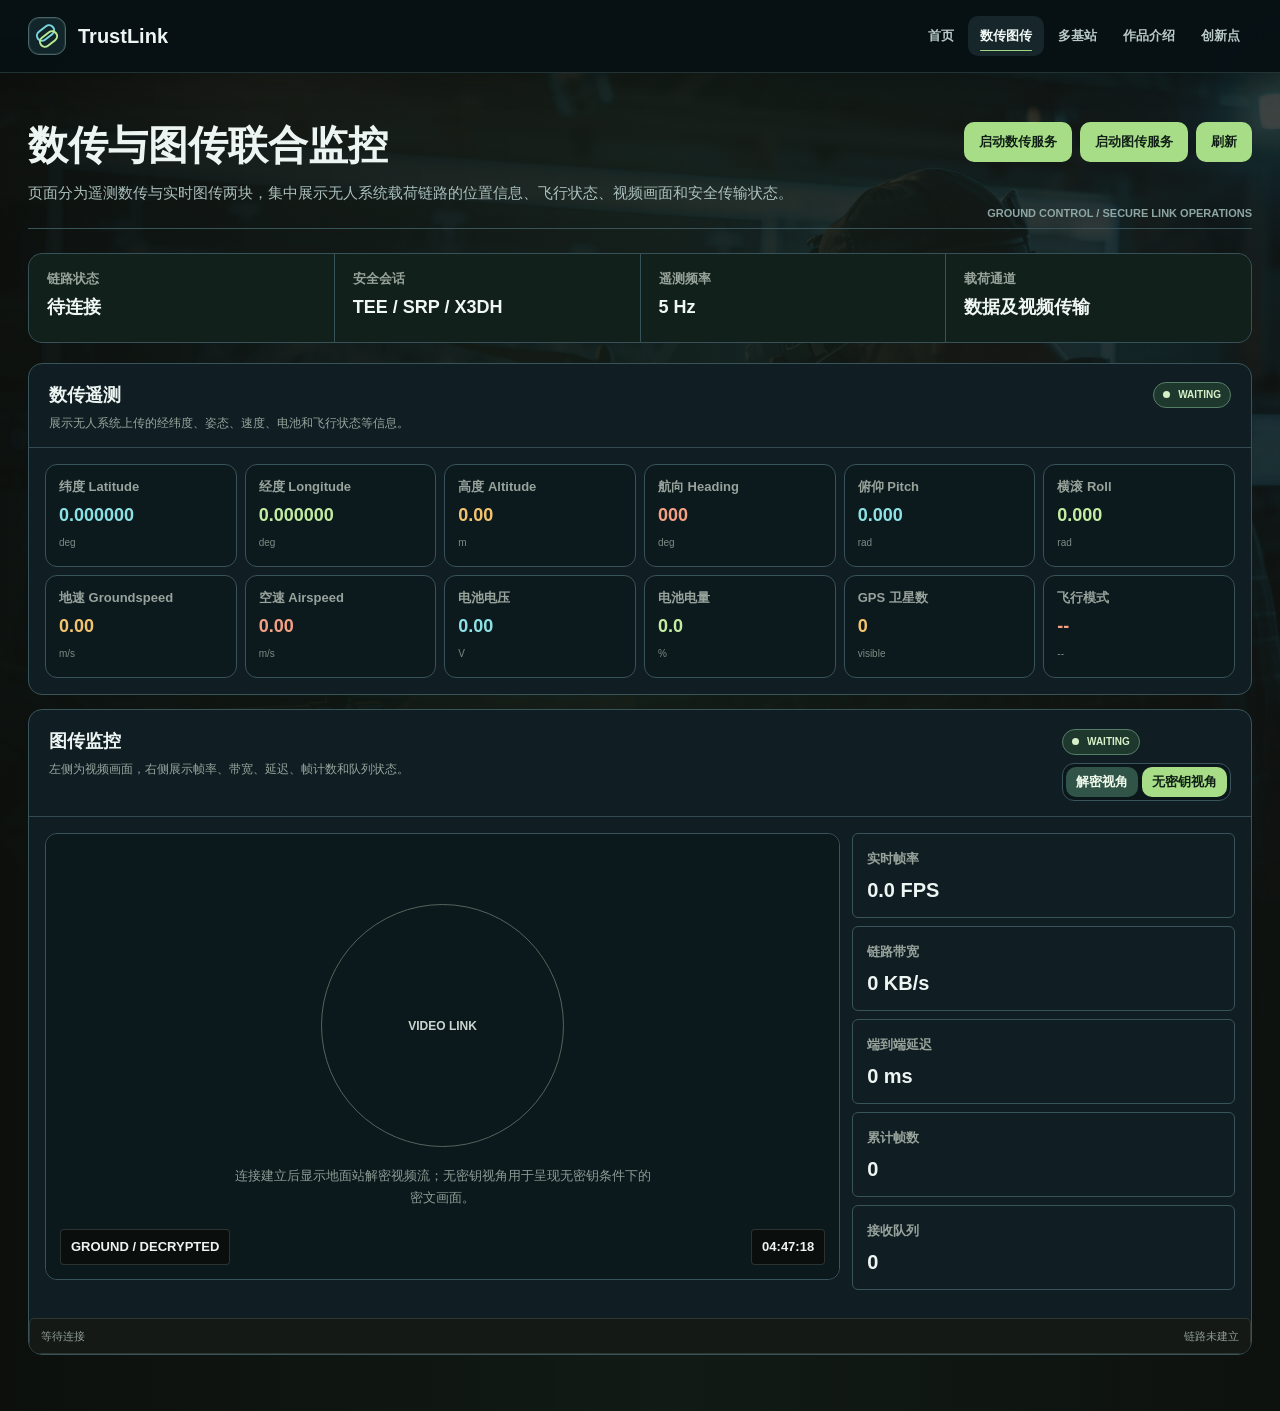
==== pages/data-video.html @ 66b293ee "UPLOAD front" ====
<!DOCTYPE html>
<html lang="zh-CN">
  <head>
    <meta charset="UTF-8" />
    <meta name="viewport" content="width=device-width, initial-scale=1.0" />
    <title>数传图传 | TrustLink</title>
    <meta name="description" content="TrustLink 数传与图传联合监控前端页面" />
    <style>
      :root {
        --bg: #06101e;
        --panel: rgba(8, 24, 43, 0.86);
        --panel-strong: rgba(5, 18, 34, 0.94);
        --line: rgba(145, 205, 255, 0.22);
        --text: #eef7ff;
        --muted: #a8bfd6;
        --cyan: #38d5ff;
        --green: #7ef7c2;
        --amber: #f7c35f;
        --red: #ff7272;
      }

      * {
        box-sizing: border-box;
      }

      body {
        margin: 0;
        color: var(--text);
        background:
          linear-gradient(90deg, rgba(4, 11, 24, 0.72), rgba(5, 21, 38, 0.56)),
          linear-gradient(180deg, rgba(7, 17, 31, 0.08) 0%, rgba(7, 17, 31, 0.5) 100%),
          url("../assets/images/UAV.jpg") center / cover fixed no-repeat,
          var(--bg);
        font-family: "Segoe UI", "Microsoft YaHei", Arial, sans-serif;
      }

      a {
        color: inherit;
        text-decoration: none;
      }

      .nav {
        position: fixed;
        z-index: 20;
        inset: 0 0 auto;
        border-bottom: 1px solid rgba(255, 255, 255, 0.08);
        background: rgba(5, 14, 27, 0.82);
        backdrop-filter: blur(18px);
      }

      .nav-inner {
        width: min(1240px, calc(100% - 40px));
        min-height: 72px;
        margin: 0 auto;
        display: flex;
        align-items: center;
        justify-content: space-between;
        gap: 24px;
      }

      .brand {
        display: flex;
        align-items: center;
        gap: 12px;
        font-size: 22px;
        font-weight: 850;
      }

      .brand-mark {
        width: 34px;
        height: 34px;
        border-radius: 8px;
        border: 1px solid rgba(56, 213, 255, 0.5);
        background: linear-gradient(135deg, rgba(56, 213, 255, 0.22), rgba(126, 247, 194, 0.14));
      }

      .nav-links {
        display: flex;
        align-items: center;
        justify-content: flex-end;
        gap: 8px;
        flex-wrap: wrap;
      }

      .nav-links a,
      .nav-dropdown summary {
        padding: 9px 12px;
        border-radius: 8px;
        color: rgba(238, 247, 255, 0.8);
        font-size: 14px;
      }

      .nav-links a:hover,
      .nav-links .active,
      .nav-dropdown summary:hover,
      .nav-dropdown[open] summary {
        color: #fff;
        background: rgba(255, 255, 255, 0.08);
      }

      .nav-dropdown {
        position: relative;
      }

      .nav-dropdown summary {
        display: block;
        cursor: pointer;
        list-style: none;
      }

      .nav-dropdown summary::-webkit-details-marker {
        display: none;
      }

      .nav-menu {
        position: absolute;
        z-index: 30;
        top: calc(100% + 10px);
        left: 0;
        min-width: 150px;
        padding: 8px;
        border: 1px solid var(--line);
        border-radius: 8px;
        background: rgba(5, 14, 27, 0.96);
        box-shadow: 0 18px 46px rgba(0, 0, 0, 0.32);
      }

      .nav-menu a {
        display: block;
        white-space: nowrap;
      }

      .page {
        width: min(1240px, calc(100% - 40px));
        margin: 0 auto;
        padding: 116px 0 64px;
      }

      .topbar {
        display: flex;
        align-items: flex-end;
        justify-content: space-between;
        gap: 28px;
        margin-bottom: 24px;
      }

      .eyebrow {
        display: inline-flex;
        align-items: center;
        gap: 10px;
        padding: 8px 13px;
        border: 1px solid var(--line);
        border-radius: 999px;
        background: rgba(255, 255, 255, 0.05);
        color: #dff4ff;
        font-size: 14px;
        font-weight: 850;
      }

      .eyebrow::before {
        content: "";
        width: 8px;
        height: 8px;
        border-radius: 50%;
        background: var(--amber);
        box-shadow: 0 0 18px rgba(247, 195, 95, 0.75);
      }

      h1 {
        margin: 18px 0 0;
        font-size: clamp(38px, 5vw, 62px);
        line-height: 1.05;
      }

      .lead {
        max-width: 760px;
        margin: 16px 0 0;
        color: var(--muted);
        font-size: 18px;
        line-height: 1.7;
      }

      .actions {
        display: flex;
        gap: 12px;
        flex-wrap: wrap;
        justify-content: flex-end;
        min-width: 420px;
      }

      button {
        border: 0;
        border-radius: 8px;
        min-height: 46px;
        padding: 12px 20px;
        color: #041220;
        background: linear-gradient(135deg, var(--cyan), var(--green));
        font-weight: 900;
        font-size: 15px;
        white-space: nowrap;
        cursor: pointer;
        box-shadow: 0 16px 42px rgba(56, 213, 255, 0.18);
      }

      button.secondary {
        color: var(--text);
        border: 1px solid var(--line);
        background: rgba(255, 255, 255, 0.06);
        box-shadow: none;
      }

      button:disabled {
        cursor: wait;
        opacity: 0.62;
      }

      .status-strip {
        display: grid;
        grid-template-columns: repeat(4, 1fr);
        gap: 14px;
        margin: 22px 0 26px;
      }

      .status-item,
      .panel,
      .metric,
      .video-shell {
        border: 1px solid var(--line);
        border-radius: 8px;
        background: var(--panel);
        box-shadow: 0 22px 70px rgba(0, 0, 0, 0.24);
      }

      .status-item {
        padding: 16px 18px;
      }

      .status-label {
        color: var(--muted);
        font-size: 13px;
      }

      .status-value {
        margin-top: 8px;
        font-size: 22px;
        font-weight: 900;
      }

      .online {
        color: var(--green);
      }

      .offline {
        color: var(--amber);
      }

      .main-grid {
        display: grid;
        grid-template-columns: 1fr;
        gap: 18px;
        align-items: start;
      }

      .panel {
        padding: 22px;
      }

      .panel-head {
        display: flex;
        align-items: flex-start;
        justify-content: space-between;
        gap: 20px;
        margin-bottom: 18px;
      }

      .panel-title {
        margin: 0;
        font-size: 24px;
      }

      .panel-desc {
        margin: 8px 0 0;
        color: var(--muted);
        line-height: 1.6;
      }

      .pill {
        display: inline-flex;
        align-items: center;
        gap: 8px;
        padding: 7px 11px;
        border-radius: 999px;
        border: 1px solid rgba(126, 247, 194, 0.3);
        color: var(--green);
        background: rgba(126, 247, 194, 0.08);
        font-size: 13px;
        font-weight: 850;
        white-space: nowrap;
      }

      .pill::before {
        content: "";
        width: 7px;
        height: 7px;
        border-radius: 50%;
        background: currentColor;
      }

      .view-switch {
        display: flex;
        gap: 8px;
        flex-wrap: wrap;
        justify-content: flex-end;
        margin-top: 10px;
      }

      .view-switch button {
        padding: 8px 11px;
        color: rgba(238, 247, 255, 0.78);
        border: 1px solid var(--line);
        background: rgba(255, 255, 255, 0.06);
        box-shadow: none;
        font-size: 13px;
      }

      .view-switch button.active {
        color: #041220;
        border-color: transparent;
        background: linear-gradient(135deg, var(--cyan), var(--green));
      }

      .telemetry-grid {
        display: grid;
        grid-template-columns: repeat(4, 1fr);
        gap: 12px;
      }

      .metric {
        padding: 15px;
        background: rgba(3, 14, 28, 0.56);
      }

      .metric span {
        display: block;
        color: var(--muted);
        font-size: 13px;
      }

      .metric b {
        display: block;
        margin-top: 8px;
        color: #fff;
        font-size: 21px;
      }

      .metric small {
        color: var(--muted);
      }

      .video-grid {
        display: grid;
        grid-template-columns: minmax(0, 1.35fr) minmax(260px, 0.65fr);
        gap: 18px;
      }

      .video-shell {
        position: relative;
        overflow: hidden;
        min-height: 420px;
        background:
          linear-gradient(rgba(56, 213, 255, 0.08) 1px, transparent 1px),
          linear-gradient(90deg, rgba(56, 213, 255, 0.08) 1px, transparent 1px),
          #020914;
        background-size: 42px 42px;
      }

      .video-shell img {
        position: absolute;
        inset: 0;
        width: 100%;
        height: 100%;
        object-fit: cover;
        display: none;
      }

      .video-shell.connected img {
        display: block;
      }

      .video-shell.attacker img {
        display: none;
      }

      .video-shell.attacker.connected img {
        display: block;
      }

      .noise-view {
        position: absolute;
        inset: 0;
        display: none;
        overflow: hidden;
        background: #080a0c;
      }

      .noise-view::before,
      .noise-view::after {
        content: "";
        position: absolute;
        inset: 0;
        background:
          linear-gradient(rgba(255, 255, 255, 0.025) 1px, transparent 1px),
          linear-gradient(90deg, rgba(255, 255, 255, 0.025) 1px, transparent 1px);
        background-size: 24px 24px;
        opacity: 0.6;
      }

      .noise-view::after {
        inset: 46% 28%;
        border: 1px solid rgba(255, 255, 255, 0.12);
        background: rgba(255, 255, 255, 0.025);
        opacity: 1;
      }

      .video-shell.attacker .noise-view {
        display: block;
      }

      .video-shell.attacker.connected .noise-view {
        display: none;
      }

      .video-shell.attacker .video-placeholder {
        display: none;
      }

      .video-shell.attacker .video-overlay {
        display: none;
      }

      .video-placeholder {
        position: absolute;
        inset: 0;
        display: grid;
        place-items: center;
        padding: 28px;
        text-align: center;
      }

      .video-shell.connected .video-placeholder {
        display: none;
      }

      .reticle {
        width: min(360px, 70%);
        aspect-ratio: 1;
        border: 1px solid rgba(56, 213, 255, 0.45);
        border-radius: 50%;
        display: grid;
        place-items: center;
        margin: 0 auto 18px;
        box-shadow: inset 0 0 45px rgba(56, 213, 255, 0.08);
      }

      .reticle::before {
        content: "VIDEO LINK";
        color: rgba(238, 247, 255, 0.86);
        font-weight: 900;
        letter-spacing: 0;
      }

      .video-note {
        max-width: 420px;
        margin: 0 auto;
        color: var(--muted);
        line-height: 1.7;
      }

      .video-overlay {
        position: absolute;
        inset: auto 14px 14px;
        display: flex;
        justify-content: space-between;
        gap: 12px;
        pointer-events: none;
      }

      .overlay-chip {
        padding: 8px 10px;
        border: 1px solid rgba(145, 205, 255, 0.24);
        border-radius: 8px;
        background: rgba(2, 10, 20, 0.74);
        color: #dff4ff;
        font-size: 13px;
      }

      .video-stats {
        display: grid;
        gap: 12px;
      }

      .stat-card {
        padding: 16px;
        border: 1px solid var(--line);
        border-radius: 8px;
        background: rgba(3, 14, 28, 0.58);
      }

      .stat-card span {
        color: var(--muted);
        font-size: 13px;
      }

      .stat-card b {
        display: block;
        margin-top: 8px;
        font-size: 24px;
      }

      .log-list {
        display: grid;
        gap: 10px;
        margin-top: 14px;
      }

      .log-item {
        display: flex;
        justify-content: space-between;
        gap: 12px;
        padding: 10px 12px;
        border-radius: 8px;
        background: rgba(255, 255, 255, 0.05);
        color: var(--muted);
        font-size: 13px;
      }

      @media (max-width: 1080px) {
        .video-grid {
          grid-template-columns: 1fr;
        }

        .status-strip {
          grid-template-columns: repeat(2, 1fr);
        }

        .telemetry-grid {
          grid-template-columns: repeat(2, 1fr);
        }
      }

      @media (max-width: 720px) {
        .nav-inner,
        .topbar {
          align-items: flex-start;
          flex-direction: column;
        }

        .nav-inner,
        .page {
          width: min(100% - 28px, 1240px);
        }

        .actions {
          justify-content: flex-start;
          min-width: 0;
          width: 100%;
        }

        .actions button {
          flex: 1 1 150px;
        }

        .status-strip,
        .telemetry-grid {
          grid-template-columns: 1fr;
        }

        .video-shell {
          min-height: 280px;
        }
      }
    </style>
    <link rel="stylesheet" href="../assets/styles/theme.css" />
  </head>
  <body class="console-page">
    <header class="nav">
      <div class="nav-inner">
        <a class="brand" href="../index.html">
          <span class="brand-mark"></span>
          <span>TrustLink</span>
        </a>
        <nav class="nav-links" aria-label="主导航">
          <a href="../index.html">首页</a>
          <a class="active" href="data-video.html">数传图传</a>
          <details class="nav-dropdown">
            <summary>多基站</summary>
            <div class="nav-menu">
              <a href="multi-station.html?mode=simulation">多基站模拟</a>
              <a href="multi-station.html?mode=real">多基站测试</a>
              <a href="multi-station.html?mode=hybrid">混合多基站</a>
            </div>
          </details>
          <a href="project.html">作品介绍</a>
          <a href="innovation.html">创新点</a>
        </nav>
      </div>
    </header>

    <main class="page">
      <section class="topbar">
        <div>
          <div class="eyebrow">Console</div>
          <h1>数传与图传联合监控</h1>
          <p class="lead">
            页面分为遥测数传与实时图传两块，集中展示无人系统载荷链路的位置信息、飞行状态、视频画面和安全传输状态。
          </p>
        </div>
        <div class="actions">
          <button id="startDataBtn" type="button">启动数传服务</button>
          <button id="startVideoBtn" type="button">启动图传服务</button>
          <button id="connectBtn" type="button">刷新</button>
        </div>
      </section>

      <section class="status-strip" aria-label="链路状态">
        <div class="status-item">
          <div class="status-label">链路状态</div>
          <div id="linkState" class="status-value offline">待连接</div>
        </div>
        <div class="status-item">
          <div class="status-label">安全会话</div>
          <div id="secureState" class="status-value">TEE / SRP / X3DH</div>
        </div>
        <div class="status-item">
          <div class="status-label">遥测频率</div>
          <div id="telemetryHz" class="status-value">5 Hz</div>
        </div>
        <div class="status-item">
          <div class="status-label">载荷通道</div>
          <div id="payloadState" class="status-value">数据及视频传输</div>
        </div>
      </section>

      <section class="main-grid">
        <article class="panel">
          <div class="panel-head">
            <div>
              <h2 class="panel-title">数传遥测</h2>
              <p class="panel-desc">展示无人系统上传的经纬度、姿态、速度、电池和飞行状态等信息。</p>
            </div>
            <span class="pill" id="telemetryState">WAITING</span>
          </div>

          <div class="telemetry-grid">
            <div class="metric">
              <span>纬度 Latitude</span>
              <b id="lat">0.000000</b>
              <small>deg</small>
            </div>
            <div class="metric">
              <span>经度 Longitude</span>
              <b id="lon">0.000000</b>
              <small>deg</small>
            </div>
            <div class="metric">
              <span>高度 Altitude</span>
              <b id="alt">0.00</b>
              <small>m</small>
            </div>
            <div class="metric">
              <span>航向 Heading</span>
              <b id="heading">000</b>
              <small>deg</small>
            </div>
            <div class="metric">
              <span>俯仰 Pitch</span>
              <b id="pitch">0.000</b>
              <small>rad</small>
            </div>
            <div class="metric">
              <span>横滚 Roll</span>
              <b id="roll">0.000</b>
              <small>rad</small>
            </div>
            <div class="metric">
              <span>地速 Groundspeed</span>
              <b id="groundspeed">0.00</b>
              <small>m/s</small>
            </div>
            <div class="metric">
              <span>空速 Airspeed</span>
              <b id="airspeed">0.00</b>
              <small>m/s</small>
            </div>
            <div class="metric">
              <span>电池电压</span>
              <b id="batteryVoltage">0.00</b>
              <small>V</small>
            </div>
            <div class="metric">
              <span>电池电量</span>
              <b id="batteryLevel">0.0</b>
              <small>%</small>
            </div>
            <div class="metric">
              <span>GPS 卫星数</span>
              <b id="satellites">0</b>
              <small>visible</small>
            </div>
            <div class="metric">
              <span>飞行模式</span>
              <b id="mode">--</b>
              <small id="armed">--</small>
            </div>
          </div>
        </article>

        <article class="panel">
          <div class="panel-head">
            <div>
              <h2 class="panel-title">图传监控</h2>
              <p class="panel-desc">左侧为视频画面，右侧展示帧率、带宽、延迟、帧计数和队列状态。</p>
            </div>
            <div>
              <span class="pill" id="videoState">WAITING</span>
              <div class="view-switch" aria-label="图传视角切换">
                <button id="groundViewBtn" class="active" type="button">解密视角</button>
                <button id="attackerViewBtn" type="button">无密钥视角</button>
              </div>
            </div>
          </div>

          <div class="video-grid">
            <div id="videoShell" class="video-shell">
              <img id="videoFeed" alt="地面站解密视频流" />
              <div class="noise-view" aria-hidden="true"></div>
              <div class="video-placeholder">
                <div>
                  <div class="reticle"></div>
                  <p class="video-note">
                    连接建立后显示地面站解密视频流；无密钥视角用于呈现无密钥条件下的密文画面。
                  </p>
                </div>
              </div>
              <div class="video-overlay">
                <span class="overlay-chip" id="viewLabel">GROUND / DECRYPTED</span>
                <span class="overlay-chip" id="clock">--:--:--</span>
              </div>
            </div>

            <aside class="video-stats">
              <div class="stat-card">
                <span>实时帧率</span>
                <b id="fps">0.0 FPS</b>
              </div>
              <div class="stat-card">
                <span>链路带宽</span>
                <b id="bandwidth">0 KB/s</b>
              </div>
              <div class="stat-card">
                <span>端到端延迟</span>
                <b id="latency">0 ms</b>
              </div>
              <div class="stat-card">
                <span>累计帧数</span>
                <b id="frames">0</b>
              </div>
              <div class="stat-card">
                <span>接收队列</span>
                <b id="queue">0</b>
              </div>
            </aside>
          </div>

          <div class="log-list" id="logs" aria-label="连接日志">
            <div class="log-item"><span>等待连接</span><span>链路未建立</span></div>
          </div>
        </article>
      </section>
    </main>

    <script>
      const $ = (id) => document.getElementById(id);
      const demoBase = {
        lat: 39.9042,
        lon: 116.4074,
        alt: 120.5,
        heading: 86,
        pitch: 0.018,
        roll: -0.011,
        groundspeed: 5.2,
        airspeed: 5.5,
        batteryVoltage: 12.6,
        batteryLevel: 87.2,
        satellites: 14,
        frames: 0
      };

      let connected = false;
      let activeVideoView = "ground";
      let demoTimer = null;
      let statusTimer = null;
      let telemetryTimer = null;
      let videoCandidates = [];
      let videoCandidateIndex = 0;
      let lastTelemetryEndpoint = "";
      let hasRealTelemetry = false;
      let hasRealVideoStatus = false;
      const backendHost = window.location.hostname || "127.0.0.1";

      const telemetryEndpoints = [
        "/api/telemetry",
        `http://${backendHost}:5050/api/telemetry`,
        "http://127.0.0.1:5050/api/telemetry"
      ];

      const videoStatusEndpoints = [
        `http://${backendHost}:8080/api/status`,
        `http://${backendHost}:8080/api/stats`,
        "/api/status",
        "/api/stats",
        "http://127.0.0.1:8080/api/status",
        "http://127.0.0.1:8080/api/stats"
      ];

      const videoEndpoints = {
        ground: [`http://${backendHost}:8080/video_feed/GROUND`, `http://${backendHost}:8080/video_feed`, "/video_feed/GROUND", "/video_feed", "http://127.0.0.1:8080/video_feed/GROUND", "http://127.0.0.1:8080/video_feed"],
        attacker: [`http://${backendHost}:8080/video_feed/R1`, "/video_feed/R1", "http://127.0.0.1:8080/video_feed/R1"]
      };

      const launcherEndpoints = {
        data: [`http://${backendHost}:7000/start/data`, "http://127.0.0.1:7000/start/data", "/start/data"],
        video: [`http://${backendHost}:7000/start/video`, "http://127.0.0.1:7000/start/video", "/start/video"]
      };

      function fmt(value, digits) {
        return Number(value).toFixed(digits);
      }

      function addLog(left, right) {
        const item = document.createElement("div");
        item.className = "log-item";
        item.innerHTML = `<span>${left}</span><span>${right}</span>`;
        const logs = $("logs");
        logs.prepend(item);
        while (logs.children.length > 5) {
          logs.removeChild(logs.lastChild);
        }
      }

      function updateClock() {
        $("clock").textContent = new Date().toLocaleTimeString("zh-CN", { hour12: false });
      }

      function updateTelemetry() {
        if (!hasRealTelemetry) {
          $("lat").textContent = "0.000000";
          $("lon").textContent = "0.000000";
          $("alt").textContent = "0.00";
          $("heading").textContent = "000";
          $("pitch").textContent = "0.000";
          $("roll").textContent = "0.000";
          $("groundspeed").textContent = "0.00";
          $("airspeed").textContent = "0.00";
          $("batteryVoltage").textContent = "0.00";
          $("batteryLevel").textContent = "0.0";
          $("satellites").textContent = "0";
          $("mode").textContent = "--";
          $("armed").textContent = "--";
        }

        if (!hasRealVideoStatus) {
          $("frames").textContent = "0";
          $("fps").textContent = "0.0 FPS";
          $("bandwidth").textContent = "0 KB/s";
          $("latency").textContent = "0 ms";
          $("queue").textContent = "0";
        }
        updateClock();
      }

      function startDemo(modeText) {
        clearInterval(demoTimer);
        demoTimer = setInterval(updateTelemetry, 1000);
        updateTelemetry();
        $("telemetryState").textContent = modeText;
      }

      async function fetchFirstJson(urls) {
        let lastError = null;
        for (const url of urls) {
          try {
            const res = await fetch(url, { cache: "no-store" });
            if (!res.ok) throw new Error(`${url} ${res.status}`);
            return { url, data: await res.json() };
          } catch (error) {
            lastError = error;
          }
        }
        throw lastError || new Error("no endpoint available");
      }

      async function postFirstEndpoint(urls) {
        let lastError = null;
        for (const url of urls) {
          try {
            const res = await fetch(url, { method: "POST", cache: "no-store" });
            if (!res.ok) throw new Error(`${url} ${res.status}`);
            return url;
          } catch (error) {
            lastError = error;
          }
        }
        throw lastError || new Error("no launcher available");
      }

      async function requestServiceStart(kind) {
        const config = {
          data: {
            button: $("startDataBtn"),
            defaultText: "启动数传服务",
            pendingText: "正在启动数传",
            successLog: "数传服务启动指令已发送",
            failureLog: "数传启动控制接口未连接",
            stateTarget: "telemetryState"
          },
          video: {
            button: $("startVideoBtn"),
            defaultText: "启动图传服务",
            pendingText: "正在启动图传",
            successLog: "图传服务启动指令已发送",
            failureLog: "图传启动控制接口未连接",
            stateTarget: "videoState"
          }
        }[kind];

        if (!config) return;

        config.button.disabled = true;
        config.button.textContent = config.pendingText;
        $(config.stateTarget).textContent = "STARTING";

        try {
          const url = await postFirstEndpoint(launcherEndpoints[kind]);
          addLog(config.successLog, url.includes("7000") ? "本机启动器" : "当前服务");
          config.button.textContent = "启动指令已发送";
        } catch (error) {
          addLog(config.failureLog, "请在地面站启动本机启动器或手动启动服务");
          config.button.textContent = config.defaultText;
          $(config.stateTarget).textContent = connected ? "ACTIVE" : "WAITING";
        } finally {
          setTimeout(() => {
            config.button.disabled = false;
            config.button.textContent = config.defaultText;
          }, 1200);
        }
      }

      function valueFrom(data, ...keys) {
        for (const key of keys) {
          if (data && data[key] !== undefined && data[key] !== null) {
            return data[key];
          }
        }
        return null;
      }

      function applyRealTelemetry(payload) {
        const telemetry = payload.telemetry || payload;
        if (!telemetry) return;

        const lat = valueFrom(telemetry, "lat", "latitude", "global_lat");
        const lon = valueFrom(telemetry, "lon", "lng", "longitude", "global_lon");
        const alt = valueFrom(telemetry, "alt", "altitude", "global_alt", "relative_alt");
        const heading = valueFrom(telemetry, "heading", "yaw_deg");
        const pitch = valueFrom(telemetry, "pitch");
        const roll = valueFrom(telemetry, "roll");
        const groundspeed = valueFrom(telemetry, "groundspeed", "ground_speed");
        const airspeed = valueFrom(telemetry, "airspeed", "air_speed");
        const voltage = valueFrom(telemetry, "battery_voltage", "voltage");
        const level = valueFrom(telemetry, "battery_level", "battery");
        const satellites = valueFrom(telemetry, "satellites", "gps_satellites", "satellites_visible");
        const mode = valueFrom(telemetry, "mode");
        const armed = valueFrom(telemetry, "armed");

        const hasValidLat = lat !== null && Math.abs(Number(lat)) > 0.000001;
        const hasValidLon = lon !== null && Math.abs(Number(lon)) > 0.000001;
        if (hasValidLat) $("lat").textContent = fmt(lat, 6);
        if (hasValidLon) $("lon").textContent = fmt(lon, 6);
        if (alt !== null) $("alt").textContent = fmt(alt, 2);
        if (heading !== null) $("heading").textContent = String(Math.round(Number(heading))).padStart(3, "0");
        if (pitch !== null) $("pitch").textContent = fmt(pitch, 3);
        if (roll !== null) $("roll").textContent = fmt(roll, 3);
        if (groundspeed !== null) $("groundspeed").textContent = fmt(groundspeed, 2);
        if (airspeed !== null) $("airspeed").textContent = fmt(airspeed, 2);
        if (voltage !== null) $("batteryVoltage").textContent = fmt(voltage, 2);
        if (level !== null) $("batteryLevel").textContent = fmt(level, 1);
        if (satellites !== null) $("satellites").textContent = String(satellites);
        if (mode !== null) $("mode").textContent = String(mode);
        if (armed !== null) $("armed").textContent = armed ? "ARMED" : "DISARMED";

        if (payload.frequency_hz !== undefined) {
          $("telemetryHz").textContent = `${Number(payload.frequency_hz).toFixed(2)} Hz`;
        }
        hasRealTelemetry = true;
        $("telemetryState").textContent = "LIVE";
      }

      async function pollTelemetry() {
        try {
          const { url, data } = await fetchFirstJson(telemetryEndpoints);
          if (data.connected || data.telemetry || data.lat !== undefined) {
            applyRealTelemetry(data);
            if (lastTelemetryEndpoint !== url) {
              lastTelemetryEndpoint = url;
              addLog("数传遥测同步", url.includes("5050") ? "5050/api/telemetry" : "/api/telemetry");
            }
          }
        } catch (error) {
          $("telemetryState").textContent = connected ? "WAITING" : $("telemetryState").textContent;
        }
      }

      async function pollBackendStatus() {
        try {
          const { data } = await fetchFirstJson(videoStatusEndpoints);
          if (typeof data.fps !== "undefined") $("fps").textContent = `${Number(data.fps).toFixed(1)} FPS`;
          if (typeof data.bandwidth_kbps !== "undefined") $("bandwidth").textContent = `${Number(data.bandwidth_kbps).toFixed(1)} KB/s`;
          if (typeof data.bandwidth !== "undefined") $("bandwidth").textContent = `${Number(data.bandwidth / 1024).toFixed(1)} KB/s`;
          const latency = valueFrom(data, "latency", "latency_ms", "e2e_latency_ms");
          if (latency !== null) $("latency").textContent = `${Number(latency).toFixed(0)} ms`;
          if (typeof data.frames_received !== "undefined") $("frames").textContent = data.frames_received;
          if (typeof data.total_frames !== "undefined") $("frames").textContent = data.total_frames;
          if (typeof data.queue_size !== "undefined") $("queue").textContent = data.queue_size;
          if (typeof data.elapsed_time !== "undefined") addLog("图传状态同步", `${data.elapsed_time}s`);
          hasRealVideoStatus = true;
        } catch (error) {
          clearInterval(statusTimer);
          statusTimer = null;
          addLog("图传状态未同步", "等待链路数据");
        }
      }

      function connect() {
        connected = true;
        $("linkState").textContent = "连接中";
        $("linkState").className = "status-value offline";
        $("videoState").textContent = "CONNECTING";
        $("telemetryState").textContent = "ACTIVE";
        setVideoView(activeVideoView, true);
        addLog("建立安全载荷链路", "TEE / SRP / X3DH");
        startDemo("ACTIVE");

        clearInterval(statusTimer);
        statusTimer = setInterval(pollBackendStatus, 3000);
        pollBackendStatus();

        clearInterval(telemetryTimer);
        telemetryTimer = setInterval(pollTelemetry, 1000);
        pollTelemetry();
      }

      function loadVideoFromCandidates(view) {
        videoCandidates = videoEndpoints[view].map((url) => `${url}${url.includes("?") ? "&" : "?"}t=${Date.now()}`);
        videoCandidateIndex = 0;
        $("videoFeed").src = videoCandidates[videoCandidateIndex];
      }

      function setVideoView(view, keepConnection = false) {
        activeVideoView = view;
        const isAttacker = view === "attacker";
        $("groundViewBtn").classList.toggle("active", !isAttacker);
        $("attackerViewBtn").classList.toggle("active", isAttacker);
        $("videoShell").classList.toggle("attacker", isAttacker);
        $("viewLabel").textContent = isAttacker ? "ATTACKER / CIPHERTEXT" : "GROUND / DECRYPTED";

        if (isAttacker) {
          $("videoState").textContent = "NO KEY";
          $("videoShell").classList.remove("connected");
          if (connected) {
            loadVideoFromCandidates("attacker");
          } else {
            $("videoFeed").removeAttribute("src");
          }
          addLog("切换无密钥视角", "原始密文数据可视化");
          return;
        }

        $("videoState").textContent = connected ? "CONNECTING" : "WAITING";
        if (!keepConnection && !connected) {
          $("videoFeed").removeAttribute("src");
          return;
        }
        if (connected) {
          loadVideoFromCandidates("ground");
          addLog("切换解密视角", "图传链路");
        }
      }

      $("videoFeed").addEventListener("load", () => {
        if (activeVideoView === "attacker") {
          $("videoShell").classList.add("connected");
          $("videoState").textContent = "CIPHERTEXT";
          return;
        }
        $("videoShell").classList.add("connected");
        $("videoState").textContent = "LIVE";
        $("linkState").textContent = "已连接";
        $("linkState").className = "status-value online";
      });

      $("videoFeed").addEventListener("error", () => {
        if (videoCandidateIndex < videoCandidates.length - 1) {
          videoCandidateIndex += 1;
          $("videoFeed").src = videoCandidates[videoCandidateIndex];
          return;
        }

        if (activeVideoView === "attacker") {
          $("videoState").textContent = "NO KEY";
          $("videoShell").classList.remove("connected");
          $("videoFeed").removeAttribute("src");
          return;
        }
          $("videoShell").classList.remove("connected");
          $("videoFeed").removeAttribute("src");
          $("videoState").textContent = "WAITING";
          $("linkState").textContent = "等待视频";
          $("linkState").className = "status-value offline";
          addLog("视频流未同步", "等待链路数据");
        });

      $("startDataBtn").addEventListener("click", () => requestServiceStart("data"));
      $("startVideoBtn").addEventListener("click", () => requestServiceStart("video"));
      $("connectBtn").addEventListener("click", connect);
      $("groundViewBtn").addEventListener("click", () => setVideoView("ground"));
      $("attackerViewBtn").addEventListener("click", () => setVideoView("attacker"));

      startDemo("WAITING");
      updateClock();
    </script>
  </body>
</html>
---- assets/styles/theme.css ----
:root {
  color-scheme: dark;
  --bg: #101411;
  --bg-deep: #0d110f;
  --bg-navy: #151a17;
  --navy: #151a17;
  --panel: #171d19;
  --panel-soft: #1b221e;
  --panel-strong: #121714;
  --line: #354039;
  --text: #f2f5f2;
  --muted: #aab4ad;
  --cyan: #4ad6b0;
  --cyan-soft: rgba(74, 214, 176, 0.12);
  --green: #78d6a8;
  --amber: #e5b957;
  --red: #f1777d;
  --danger: #f1777d;
  --shadow: 0 16px 42px rgba(0, 0, 0, 0.22);
}

* {
  scrollbar-color: #526158 #151a17;
  scrollbar-width: thin;
}

html {
  background: var(--bg);
}

body {
  color: var(--text);
  background: var(--bg);
  font-family: "HarmonyOS Sans SC", "Microsoft YaHei UI", "Segoe UI", Arial, sans-serif;
  line-height: 1.5;
  text-rendering: optimizeLegibility;
  -webkit-font-smoothing: antialiased;
}

button,
input,
select,
textarea {
  font: inherit;
}

a,
button,
summary {
  outline: none;
}

a:focus-visible,
button:focus-visible,
summary:focus-visible {
  box-shadow: 0 0 0 3px rgba(74, 214, 176, 0.28) !important;
}

::selection {
  color: #08100c;
  background: #79dfbd;
}

/* Shared navigation */
.nav {
  border-bottom: 1px solid rgba(184, 202, 191, 0.16);
  background: rgba(13, 17, 15, 0.92);
  box-shadow: 0 8px 28px rgba(0, 0, 0, 0.14);
  backdrop-filter: blur(14px) saturate(120%);
}

.nav-inner {
  width: min(1320px, calc(100% - 48px));
  min-height: 68px;
  height: 68px;
}

.brand {
  gap: 10px;
  font-size: 20px;
  font-weight: 760;
}

.brand-mark {
  position: relative;
  width: 32px;
  height: 32px;
  flex: 0 0 32px;
  border: 1px solid #607068;
  border-radius: 6px;
  background: #1c2420;
  box-shadow: none;
}

.brand-mark::before {
  content: "TL";
  position: absolute;
  inset: 0;
  width: auto;
  height: auto;
  border: 0;
  display: grid;
  place-items: center;
  color: var(--cyan);
  font-size: 10px;
  font-weight: 850;
  line-height: 1;
  transform: none;
}

.brand-name {
  font-size: 20px;
  font-weight: 760;
}

.nav-links {
  gap: 2px;
}

.nav-links a,
.nav-dropdown summary {
  position: relative;
  padding: 9px 12px;
  border-radius: 6px;
  color: #b9c2bc;
  font-size: 13px;
  font-weight: 620;
  transition: color 160ms ease, background 160ms ease;
}

.nav-links a:hover,
.nav-links .active,
.nav-dropdown summary:hover,
.nav-dropdown[open] summary {
  color: #f7faf7;
  background: #202722;
  transform: none;
}

.nav-links .active::after,
.nav-dropdown summary.active::after {
  content: "";
  position: absolute;
  right: 11px;
  bottom: 5px;
  left: 11px;
  height: 2px;
  border-radius: 2px;
  background: var(--cyan);
}

.nav-menu {
  top: calc(100% + 8px);
  min-width: 164px;
  border: 1px solid #3c4841;
  border-radius: 6px;
  background: #151b18;
  box-shadow: 0 18px 42px rgba(0, 0, 0, 0.36);
}

.nav-menu a {
  padding: 9px 10px;
}

.nav-action {
  border: 1px solid #427a67;
  background: #17392e;
  color: #dff8ee;
  box-shadow: none;
}

/* Home */
.home-page .page {
  background:
    linear-gradient(90deg, rgba(10, 14, 12, 0.95) 0%, rgba(13, 18, 15, 0.83) 45%, rgba(13, 17, 15, 0.52) 100%),
    linear-gradient(180deg, rgba(13, 17, 15, 0.12) 0%, #0d110f 75%),
    url("../images/UAV.jpg") center 28% / cover no-repeat fixed;
}

.home-page .hero {
  width: min(1320px, calc(100% - 48px));
  min-height: min(760px, calc(100vh - 34px));
  padding: 112px 0 52px;
  grid-template-columns: minmax(0, 1.14fr) minmax(380px, 0.86fr);
  gap: 56px;
}

.home-page .eyebrow,
.editorial-page .eyebrow,
.console-page .eyebrow {
  min-height: 28px;
  padding: 0 0 0 12px;
  border: 0;
  border-left: 0;
  border-radius: 0;
  background: transparent;
  color: #c7d1cb;
  font-size: 12px;
  font-weight: 720;
  text-transform: uppercase;
}

.home-page .eyebrow-dot,
.editorial-page .eyebrow::before,
.console-page .eyebrow::before {
  display: none;
}

.home-page h1 {
  max-width: 760px;
  font-size: 68px;
  line-height: 1.04;
  font-weight: 790;
}

.home-page .hero-copy {
  max-width: 650px;
  margin-top: 20px;
  color: #c1cbc4;
  font-size: 18px;
  line-height: 1.72;
}

.home-page .hero-actions {
  margin-top: 28px;
}

.btn,
.connect-button,
.console-page button {
  border-radius: 6px;
  font-weight: 720;
  transition: background 160ms ease, border-color 160ms ease, color 160ms ease, transform 160ms ease;
}

.btn:hover,
.connect-button:hover,
.console-page button:hover:not(:disabled) {
  transform: translateY(-1px);
}

.btn-primary,
.connect-button,
.console-page button:not(.secondary),
.console-page .btn:not(.secondary) {
  border-color: #4bd0a9;
  background: #53d3ae;
  color: #08110d;
  box-shadow: none;
}

.btn-primary:hover,
.connect-button:hover,
.console-page button:not(.secondary):hover,
.console-page .btn:not(.secondary):hover {
  background: #73dfbe;
}

.btn-secondary,
.console-page button.secondary,
.console-page .btn.secondary {
  border: 1px solid #4a574f;
  background: #1b211d;
  color: #edf2ee;
  box-shadow: none;
}

.home-page .hero-meta {
  margin-top: 34px;
  border-top-color: #465149;
  border-bottom-color: #465149;
}

.home-page .meta-value {
  color: var(--cyan);
}

.home-page .mission-panel {
  border: 1px solid #4a564f;
  border-radius: 8px;
  background: rgba(20, 27, 23, 0.9);
  box-shadow: 0 24px 60px rgba(0, 0, 0, 0.28);
}

.home-page .panel-head,
.home-page .panel-stats,
.home-page .panel-stat {
  border-color: #38423c;
}

.home-page .status {
  border-color: #3e725f;
  background: #18382e;
  color: #bcebd9;
  box-shadow: none;
}

.home-page .route-line {
  background: linear-gradient(90deg, transparent, #4b8c74, #c89d47, transparent);
  box-shadow: none;
}

.home-page .node {
  border-color: transparent;
  background: transparent;
}

.home-page .node-icon {
  border-color: #557266;
  background: #202a25;
  color: #d8e8df;
  box-shadow: none;
}

.home-page .panel-stat b {
  color: var(--cyan);
}

.home-page .section {
  width: min(1320px, calc(100% - 48px));
  padding: 64px 0;
}

.home-page .section-title h2 {
  font-size: 38px;
}

.home-page .feature-card,
.home-page .connect-box,
.home-page .preview-box {
  border-color: #354039;
  background: #171d19;
  box-shadow: none;
}

.home-page .feature-card {
  min-height: 210px;
  padding: 22px;
}

.home-page .feature-kicker {
  color: var(--cyan);
}

.home-page .control {
  border-color: #354039;
  background: #121714;
}

.home-page .preview-screen {
  background: #101512;
}

.home-page .preview-screen .video-placeholder {
  border-color: #3e4b44;
  background: #141a17;
  color: #e6eee9;
}

.home-page .footer {
  border-color: #303a34;
  background: #0d110f;
}

/* Editorial pages */
.editorial-page {
  background: #101411;
}

.editorial-page .page {
  width: min(1160px, calc(100% - 48px));
  padding: 108px 0 56px;
}

.editorial-page .hero {
  min-height: auto;
  padding: 52px 0 44px;
}

.editorial-page h1 {
  margin-top: 18px;
  font-size: 52px;
  line-height: 1.08;
  font-weight: 780;
}

.editorial-page .lead {
  max-width: 800px;
  margin-top: 18px;
  color: #b7c1ba;
  font-size: 17px;
  line-height: 1.8;
}

.editorial-page .hero-actions {
  margin-top: 26px;
}

.editorial-page .section {
  padding: 48px 0;
  border-top: 1px solid #303a34;
}

.editorial-page .section-head {
  align-items: flex-start;
  margin-bottom: 24px;
}

.editorial-page .section-head h2 {
  font-size: 34px;
  line-height: 1.16;
}

.editorial-page .section-head p {
  color: var(--muted);
}

.editorial-page .summary {
  margin: 12px 0 52px;
}

.editorial-page .summary-item,
.editorial-page .card,
.editorial-page .compare,
.editorial-page .image-panel,
.editorial-page .formula,
.editorial-page .highlight {
  border-color: #354039;
  background: #171d19;
  box-shadow: none;
}

.editorial-page .summary-item {
  padding: 18px;
}

.editorial-page .summary-item b,
.editorial-page .metric b,
.editorial-page .card .tag {
  color: var(--cyan);
}

.editorial-page .hero-panel {
  padding: 0 0 0 28px;
  border: 0;
  border-left: 1px solid #3a453e;
  background: transparent;
  box-shadow: none;
}

.editorial-page .metric {
  min-height: 118px;
  border-color: #354039;
  background: #171d19;
}

.editorial-page .card {
  padding: 22px;
}

.editorial-page .card h3 {
  font-size: 21px;
}

.editorial-page .num,
.editorial-page .step-no {
  border: 1px solid #446d5d;
  background: #1e3c31;
  color: #bcebd9;
}

.editorial-page .tag {
  color: var(--amber);
}

.editorial-page .formula {
  border-color: #313b35;
  background: #111613;
  color: #c9ded3;
}

.editorial-page .step {
  border-color: #354039;
  background: #171d19;
}

.editorial-page .highlight {
  border-left: 0;
  background: #19211d;
}

.editorial-page th,
.editorial-page .table th {
  background: #202923;
}

.editorial-page th,
.editorial-page td,
.editorial-page .table th,
.editorial-page .table td {
  border-color: #354039;
}

.editorial-page .image-caption {
  border-color: #354039;
  background: #141916;
}

.editorial-page .footer {
  border-color: #303a34;
}

/* Monitoring consoles */
.console-page {
  background: #101411;
}

.console-page .page {
  width: min(1360px, calc(100% - 48px));
  padding: 96px 0 48px;
}

.console-page .topbar,
.console-page .hero {
  align-items: flex-start;
  margin-bottom: 18px;
  padding: 0;
}

.console-page .topbar {
  padding-top: 10px;
}

.console-page h1 {
  margin-top: 10px;
  font-size: 38px;
  line-height: 1.14;
  font-weight: 760;
}

.console-page .lead {
  max-width: 820px;
  margin-top: 10px;
  color: #aeb8b1;
  font-size: 14px;
  line-height: 1.7;
}

.console-page .actions,
.console-page .toolbar {
  gap: 8px;
}

.console-page .actions {
  min-width: 380px;
}

.console-page button,
.console-page .btn {
  min-height: 40px;
  padding: 0 15px;
  border-radius: 6px;
  font-size: 13px;
  font-weight: 720;
  box-shadow: none;
}

.console-page button:disabled,
.console-page .btn:disabled {
  cursor: not-allowed;
  opacity: 0.5;
}

.console-page .status-strip {
  gap: 10px;
  margin: 16px 0;
}

.console-page .status-item,
.console-page .panel,
.console-page .metric,
.console-page .video-shell,
.console-page .stat-card,
.console-page .footer-item {
  border-color: #354039;
  border-radius: 6px;
  background: #171d19;
  box-shadow: none;
}

.console-page .status-item {
  min-height: 84px;
  padding: 14px 16px;
}

.console-page .status-label,
.console-page .metric span,
.console-page .stat-card span,
.console-page .footer-item span {
  color: #98a39c;
  font-size: 12px;
}

.console-page .status-value {
  margin-top: 6px;
  font-size: 18px;
  font-weight: 740;
}

.console-page .main-grid,
.console-page .grid {
  gap: 14px;
}

.console-page .panel {
  padding: 0;
  overflow: hidden;
}

.console-page .panel-head {
  margin: 0;
  padding: 16px 18px 14px;
  border-bottom: 1px solid #303a34;
}

.console-page .panel-title {
  font-size: 18px;
  font-weight: 730;
}

.console-page .panel-desc {
  margin-top: 5px;
  color: #99a49d;
  font-size: 12px;
  line-height: 1.55;
}

.console-page .pill {
  min-height: 26px;
  padding: 0 9px;
  border-color: #396c59;
  border-radius: 999px;
  background: #173229;
  color: #a8e4cf;
  font-size: 10px;
  font-weight: 760;
}

.console-page .telemetry-grid {
  grid-template-columns: repeat(6, minmax(0, 1fr));
  gap: 8px;
  padding: 14px;
}

.console-page .metric {
  min-height: 84px;
  padding: 12px;
  background: #121714;
}

.console-page .metric b {
  margin-top: 6px;
  color: #f1f5f2;
  font-size: 18px;
  font-weight: 720;
  font-variant-numeric: tabular-nums;
}

.console-page .metric small {
  margin-top: 4px;
  color: #7f8b84;
  font-size: 10px;
}

.console-page .view-switch {
  gap: 4px;
  margin-top: 8px;
  padding: 3px;
  border: 1px solid #354039;
  border-radius: 6px;
  background: #101411;
}

.console-page .view-switch button {
  min-height: 30px;
  padding: 0 10px;
  border: 0;
  background: transparent;
  color: #aeb8b1;
}

.console-page .view-switch button.active {
  background: #2b5c4b;
  color: #effaf5;
}

.console-page .video-grid,
.console-page .video-area {
  gap: 12px;
  padding: 14px;
}

.console-page .video-shell {
  min-height: 0;
  max-height: none;
  aspect-ratio: 16 / 9;
  background-color: #080b09;
  background-image: none;
}

.console-page .reticle {
  width: min(270px, 58%);
  border-color: #52655b;
  box-shadow: none;
}

.console-page .reticle::before {
  color: #cbd5cf;
  font-size: 12px;
  font-weight: 720;
}

.console-page .video-note {
  color: #8f9b94;
  font-size: 13px;
}

.console-page .overlay-chip,
.console-page .video-card-label,
.console-page .snow-label {
  border-color: rgba(220, 232, 225, 0.16);
  border-radius: 4px;
  background: rgba(10, 13, 11, 0.8);
  color: #eef3ef;
  font-size: 10px;
  font-weight: 720;
}

.console-page .video-stats {
  gap: 8px;
}

.console-page .stat-card {
  padding: 12px 14px;
  background: #121714;
}

.console-page .stat-card b {
  margin-top: 5px;
  font-size: 20px;
  font-variant-numeric: tabular-nums;
}

.console-page .video-cards {
  gap: 8px;
}

.console-page .video-card {
  min-height: 0;
  aspect-ratio: 16 / 9;
  border-color: #354039;
  border-radius: 6px;
  background-color: #111613;
  background-image:
    linear-gradient(rgba(151, 174, 161, 0.05) 1px, transparent 1px),
    linear-gradient(90deg, rgba(151, 174, 161, 0.05) 1px, transparent 1px);
  background-size: 24px 24px;
}

.console-page .video-card.active {
  outline: 2px solid #59cda7;
  outline-offset: -2px;
  box-shadow: none;
}

.console-page .footer-strip {
  gap: 8px;
  margin-top: 12px;
}

.console-page .footer-item {
  padding: 12px 14px;
}

.console-page .footer-item b {
  margin-top: 5px;
  font-size: 16px;
}

.console-page .log-list {
  gap: 6px;
  margin-top: 12px;
}

.console-page .log-item {
  padding: 9px 11px;
  border: 1px solid #2e3732;
  border-radius: 5px;
  background: #141916;
  color: #919d96;
  font-size: 11px;
}

@media (max-width: 1100px) {
  .home-page h1 {
    font-size: 58px;
  }

  .console-page .telemetry-grid {
    grid-template-columns: repeat(4, minmax(0, 1fr));
  }
}

@media (max-width: 900px) {
  .nav {
    position: sticky;
  }

  .nav-inner {
    width: min(100% - 28px, 1320px);
    min-height: auto;
    height: auto;
    padding: 10px 0 8px;
    align-items: flex-start;
    flex-direction: column;
    gap: 8px;
  }

  .brand {
    min-height: 32px;
  }

  .nav-links {
    width: 100%;
    justify-content: flex-start;
    flex-wrap: nowrap;
    gap: 2px;
    padding-bottom: 2px;
    overflow-x: auto;
    overscroll-behavior-x: contain;
  }

  .nav-links > a,
  .nav-dropdown summary {
    white-space: nowrap;
  }

  .nav-dropdown {
    position: static;
  }

  .nav-dropdown .nav-menu {
    position: fixed;
    top: 98px;
    left: 14px;
  }

  .home-page .hero,
  .home-page .demo-band,
  .editorial-page .hero {
    grid-template-columns: 1fr;
  }

  .home-page .hero {
    min-height: auto;
    padding-top: 72px;
  }

  .home-page .mission-panel {
    max-width: 680px;
  }

  .home-page .feature-grid {
    grid-template-columns: repeat(2, minmax(0, 1fr));
  }

  .editorial-page .page,
  .console-page .page {
    padding-top: 32px;
  }

  .editorial-page .hero {
    gap: 28px;
  }

  .editorial-page .hero-panel {
    max-width: 620px;
    padding: 24px 0 0;
    border-top: 1px solid #3a453e;
    border-left: 0;
  }

  .console-page .topbar {
    flex-direction: column;
  }

  .console-page .actions {
    width: 100%;
    min-width: 0;
    justify-content: flex-start;
  }

  .console-page .telemetry-grid {
    grid-template-columns: repeat(3, minmax(0, 1fr));
  }
}

@media (max-width: 640px) {
  .nav-links {
    display: grid;
    grid-template-columns: repeat(5, minmax(0, 1fr));
    gap: 0;
    padding-bottom: 0;
    overflow: visible;
  }

  .nav-links a,
  .nav-dropdown summary {
    min-width: 0;
    padding: 8px 3px;
    overflow: hidden;
    font-size: 11px;
    text-align: center;
    text-overflow: clip;
  }

  .nav-dropdown .nav-menu {
    top: 96px;
  }

  .home-page .page {
    background-attachment: scroll;
    background-position: 62% top;
  }

  .home-page .hero,
  .home-page .section,
  .home-page .footer-inner,
  .editorial-page .page,
  .console-page .page {
    width: min(100% - 28px, 1320px);
  }

  .home-page .hero {
    padding-top: 52px;
    padding-bottom: 24px;
    gap: 34px;
  }

  .home-page h1 {
    font-size: 44px;
    line-height: 1.08;
  }

  .home-page .hero-copy {
    font-size: 16px;
  }

  .home-page .feature-grid,
  .home-page .panel-stats,
  .home-page .control-row,
  .editorial-page .summary,
  .editorial-page .innovation-grid,
  .editorial-page .grid-2,
  .editorial-page .grid-3 {
    grid-template-columns: 1fr;
  }

  .home-page .hero-meta {
    grid-template-columns: repeat(3, minmax(0, 1fr));
  }

  .home-page .meta-item {
    padding: 14px 8px;
  }

  .home-page .mission-panel {
    display: none;
  }

  .home-page .nodes {
    grid-template-columns: repeat(5, minmax(72px, 1fr));
    overflow-x: auto;
  }

  .home-page .route-map {
    min-height: 230px;
    padding-right: 0;
    padding-left: 0;
  }

  .home-page .route-line {
    display: none;
  }

  .home-page .section-title,
  .editorial-page .section-head {
    align-items: flex-start;
    flex-direction: column;
    gap: 12px;
  }

  .home-page .section-title h2,
  .editorial-page .section-head h2 {
    font-size: 30px;
  }

  .editorial-page h1 {
    font-size: 40px;
  }

  .editorial-page .hero {
    padding: 28px 0 36px;
  }

  .editorial-page .section {
    padding: 38px 0;
  }

  .editorial-page .metric-grid {
    grid-template-columns: repeat(2, minmax(0, 1fr));
  }

  .editorial-page .step {
    grid-template-columns: 52px minmax(0, 1fr);
    gap: 12px;
    padding: 16px;
  }

  .editorial-page .step-no {
    width: 44px;
    height: 44px;
  }

  .editorial-page .compare,
  .editorial-page .card {
    overflow-x: auto;
  }

  .console-page h1 {
    font-size: 30px;
  }

  .console-page .status-strip,
  .console-page .telemetry-grid,
  .console-page .video-cards,
  .console-page .footer-strip {
    grid-template-columns: repeat(2, minmax(0, 1fr));
  }

  .console-page .panel-head {
    align-items: flex-start;
    flex-direction: column;
    gap: 10px;
  }

  .console-page .panel-head > :last-child {
    align-self: stretch;
  }

  .console-page .view-switch {
    justify-content: flex-start;
  }

  .console-page .video-grid {
    grid-template-columns: 1fr;
  }

  .console-page .video-shell {
    width: 100%;
    min-height: 0;
  }

  .console-page .video-cards .video-card {
    min-height: 112px;
  }
}

@media (max-width: 420px) {
  .home-page h1 {
    font-size: 38px;
  }

  .editorial-page h1 {
    font-size: 34px;
  }

  .console-page .status-strip,
  .console-page .telemetry-grid,
  .console-page .footer-strip {
    grid-template-columns: 1fr;
  }

  .console-page .video-cards {
    grid-template-columns: 1fr;
  }
}

@media (prefers-reduced-motion: reduce) {
  *,
  *::before,
  *::after {
    scroll-behavior: auto !important;
    transition-duration: 0.01ms !important;
    animation-duration: 0.01ms !important;
    animation-iteration-count: 1 !important;
  }
}

/* Paper innovation page */
.innovation-page .innovation-hero {
  max-width: none;
}

.innovation-page .innovation-hero .lead {
  max-width: 860px;
}

.innovation-flow {
  display: grid;
  grid-template-columns: repeat(5, minmax(0, 1fr));
  gap: 1px;
  margin-top: 42px;
  border: 1px solid #385158;
  border-radius: 6px;
  overflow: hidden;
  background: #385158;
}

.flow-step {
  min-height: 148px;
  padding: 19px;
  background: #101e23;
}

.flow-step:nth-child(1),
.flow-step:nth-child(2),
.flow-step:nth-child(3),
.flow-step:nth-child(4),
.flow-step:nth-child(5) { background: #11201b; }

.flow-step span,
.flow-step small {
  display: block;
  color: #acc1be;
  font-size: 12px;
  line-height: 1.5;
}

.flow-step b {
  display: block;
  margin: 17px 0 8px;
  color: #eff8f5;
  font-size: 21px;
}

.flow-step:nth-child(1) b { color: #8ce1e5; }
.flow-step:nth-child(2) b { color: #c2eca1; }
.flow-step:nth-child(3) b { color: #9dbde9; }
.flow-step:nth-child(4) b { color: #f2c36f; }
.flow-step:nth-child(5) b { color: #f3a083; }

.innovation-page .innovation-section {
  padding-top: 60px;
  padding-bottom: 60px;
}

.innovation-page .innovation-grid-dense {
  grid-template-columns: repeat(3, minmax(0, 1fr));
  gap: 12px;
}

.innovation-page .innovation-card {
  min-height: 282px;
  display: flex;
  flex-direction: column;
}

.innovation-page .innovation-card .tag {
  margin-bottom: 16px;
}

.innovation-page .innovation-card h3 {
  margin: 0 0 12px;
  font-size: 21px;
  line-height: 1.35;
}

.innovation-page .innovation-card p {
  margin: 0;
}

.innovation-proof {
  margin-top: auto;
  padding-top: 16px;
  border-top: 1px solid #385158;
  color: #c7ddd7;
  font-size: 12px;
  line-height: 1.6;
}

.evidence-grid {
  display: grid;
  grid-template-columns: repeat(3, minmax(0, 1fr));
  gap: 12px;
}

.evidence-card {
  min-height: 190px;
  padding: 23px;
  border: 1px solid #39545b;
  border-radius: 6px;
  background: #101e23;
}

.evidence-card:nth-child(1),
.evidence-card:nth-child(2),
.evidence-card:nth-child(3) { background: #11201b; }

.evidence-card span {
  display: block;
  color: #b9cdca;
  font-size: 13px;
}

.evidence-card b {
  display: block;
  margin: 13px 0 9px;
  color: #eff8f5;
  font-size: 29px;
  line-height: 1.1;
}

.evidence-card:nth-child(1) b { color: #8ce1e5; }
.evidence-card:nth-child(2) b { color: #c2eca1; }
.evidence-card:nth-child(3) b { color: #f2c36f; font-size: 22px; }

.evidence-card p {
  margin: 0;
  color: #c2d2cf;
  font-size: 13px;
  line-height: 1.65;
}

.innovation-page .innovation-boundary {
  padding-top: 0;
}

.innovation-page .highlight {
  border-left: 1px solid #f2c36f;
  background: #201f19;
}

@media (max-width: 1040px) {
  .innovation-flow,
  .innovation-page .innovation-grid-dense {
    grid-template-columns: repeat(2, minmax(0, 1fr));
  }

  .innovation-flow .flow-step:last-child {
    grid-column: span 2;
  }
}

@media (max-width: 640px) {
  .innovation-flow,
  .innovation-page .innovation-grid-dense,
  .evidence-grid {
    grid-template-columns: 1fr;
  }

  .innovation-flow .flow-step:last-child {
    grid-column: auto;
  }

  .flow-step,
  .innovation-page .innovation-card,
  .evidence-card {
    min-height: 0;
  }

  .innovation-page .innovation-section {
    padding-top: 46px;
    padding-bottom: 46px;
  }
}

/* TrustLink mission-control visual system */
:root {
  --bg: #0a1115;
  --bg-deep: #071014;
  --bg-navy: #0c181d;
  --navy: #0c181d;
  --panel: #101b20;
  --panel-soft: #142228;
  --panel-strong: #0d171c;
  --line: #294049;
  --text: #edf5f3;
  --muted: #a8bbb9;
  --cyan: #69d5c3;
  --cyan-soft: rgba(105, 213, 195, 0.12);
  --green: #9ed882;
  --amber: #f0bd69;
  --red: #ef8488;
  --danger: #ef8488;
  --shadow: 0 18px 44px rgba(0, 0, 0, 0.28);
}

html {
  background: var(--bg-deep);
}

body {
  min-width: 320px;
  background: var(--bg);
  font-family: "HarmonyOS Sans SC", "Microsoft YaHei UI", "Segoe UI", Arial, sans-serif;
}

.nav {
  border-bottom-color: rgba(157, 211, 202, 0.18);
  background: rgba(7, 16, 20, 0.94);
  box-shadow: 0 10px 28px rgba(0, 0, 0, 0.2);
  backdrop-filter: blur(14px) saturate(105%);
}

.nav-inner {
  width: min(1380px, calc(100% - 56px));
  min-height: 72px;
  height: 72px;
}

.brand {
  gap: 12px;
  font-weight: 800;
}

.brand-mark {
  width: 34px;
  height: 34px;
  flex-basis: 34px;
  border-color: #49656a;
  border-radius: 5px;
  background: #12252a;
  box-shadow: inset 0 0 0 1px rgba(158, 216, 130, 0.1);
}

.brand-mark::before {
  color: var(--green);
  font-size: 10px;
  font-weight: 850;
}

.brand-name {
  font-size: 19px;
}

.nav-links a,
.nav-dropdown summary {
  padding: 10px 12px;
  border-radius: 4px;
  color: #b9c9c7;
  font-weight: 650;
}

.nav-links a:hover,
.nav-links .active,
.nav-dropdown summary:hover,
.nav-dropdown[open] summary {
  background: #16262b;
  color: #f4fbf9;
}

.nav-links .active::after,
.nav-dropdown summary.active::after {
  right: 12px;
  bottom: 5px;
  left: 12px;
  height: 1px;
  background: var(--green);
}

.nav-action {
  border-color: #719d79;
  background: #203b31;
  color: #e8f6e5;
}

.nav-menu {
  border-color: #38535a;
  border-radius: 5px;
  background: #0c171b;
  box-shadow: var(--shadow);
}

.home-page .page {
  position: relative;
  overflow: hidden;
  background:
    linear-gradient(90deg, rgba(12, 16, 13, 0.97) 0%, rgba(17, 27, 21, 0.86) 47%, rgba(15, 19, 16, 0.49) 100%),
    linear-gradient(180deg, rgba(10, 14, 11, 0.04) 0%, #0b100d 80%),
    url("../images/UAV.jpg") center / cover fixed no-repeat;
}

.home-page .hero {
  width: min(1380px, calc(100% - 56px));
  min-height: min(780px, calc(100vh - 8px));
  grid-template-columns: minmax(0, 1.1fr) minmax(390px, 0.9fr);
  gap: 72px;
  padding: 132px 0 70px;
}

.home-page .eyebrow,
.editorial-page .eyebrow,
.console-page .eyebrow {
  display: none;
}

.home-page h1 {
  max-width: 810px;
  font-size: 64px;
  line-height: 1.12;
  font-weight: 800;
}

.home-page .hero-copy {
  max-width: 660px;
  margin-top: 24px;
  color: #bed0cd;
  font-size: 18px;
  line-height: 1.75;
}

.home-page .hero-actions {
  margin-top: 32px;
}

.btn,
.connect-button,
.console-page button {
  border-radius: 5px;
  font-weight: 760;
}

.btn-primary,
.connect-button,
.console-page button:not(.secondary),
.console-page .btn:not(.secondary) {
  border-color: #83b481;
  background: #a8dd88;
  color: #102016;
}

.btn-primary:hover,
.connect-button:hover,
.console-page button:not(.secondary):hover,
.console-page .btn:not(.secondary):hover {
  background: #c0ed9c;
}

.btn-secondary,
.console-page button.secondary,
.console-page .btn.secondary {
  border-color: #436069;
  background: #142329;
  color: #e5f0ed;
}

.home-page .hero-meta {
  max-width: 640px;
  gap: 0;
  margin-top: 42px;
  border-top-color: #3b565b;
  border-bottom-color: #3b565b;
}

.home-page .meta-item {
  position: relative;
  padding: 18px 20px 18px 0;
  background: transparent;
}

.home-page .meta-item + .meta-item {
  padding-left: 20px;
}

.home-page .meta-item + .meta-item::before {
  content: "";
  position: absolute;
  top: 18px;
  bottom: 18px;
  left: 0;
  width: 1px;
  background: #3b565b;
}

.home-page .meta-value,
.home-page .feature-kicker {
  color: var(--green);
}

.home-page .meta-item:nth-child(1) .meta-value,
.home-page .feature-card:nth-child(1) .feature-kicker,
.home-page .panel-stat:nth-child(1) b {
  color: #79d6df;
}

.home-page .meta-item:nth-child(2) .meta-value,
.home-page .feature-card:nth-child(2) .feature-kicker,
.home-page .panel-stat:nth-child(2) b {
  color: #b7e991;
}

.home-page .meta-item:nth-child(3) .meta-value,
.home-page .feature-card:nth-child(3) .feature-kicker,
.home-page .panel-stat:nth-child(3) b {
  color: #f2c36f;
}

.home-page .feature-card:nth-child(4) .feature-kicker {
  color: #ef9b7f;
}

.home-page .mission-panel {
  border-color: #49636a;
  border-radius: 6px;
  background: rgba(13, 25, 30, 0.94);
  box-shadow: 0 28px 60px rgba(0, 0, 0, 0.3);
}

.home-page .panel-head,
.home-page .panel-stats,
.home-page .panel-stat {
  border-color: #314a52;
}

.home-page .panel-title {
  font-weight: 760;
}

.home-page .status,
.console-page .pill {
  border-color: #557e67;
  background: #1e382d;
  color: #d6f0c8;
}

.home-page .route-line {
  height: 1px;
  background: linear-gradient(90deg, transparent, #6d9b78 8%, #8bd0bd 47%, #6d9b78 92%, transparent);
}

.home-page .node-icon {
  border-color: #4a6865;
  border-radius: 5px;
  background: #183037;
  color: #d8f2df;
}

.home-page .panel-stat b {
  color: #b9e794;
}

.home-page .section {
  width: min(1380px, calc(100% - 56px));
  padding: 84px 0;
}

.home-page .section-title {
  max-width: 780px;
}

.home-page .section-title h2 {
  font-size: 38px;
  line-height: 1.2;
}

.home-page .feature-grid {
  gap: 1px;
  border: 1px solid #334c53;
  border-radius: 6px;
  overflow: hidden;
  background: #334c53;
}

.home-page .feature-card {
  min-height: 228px;
  padding: 28px;
  border: 0;
  border-radius: 0;
  background: #111f24;
}

.home-page .feature-card:hover {
  background: #16282e;
}

.home-page .connect-box,
.home-page .preview-box {
  border-color: #38545b;
  border-radius: 6px;
  background: #101e23;
}

.home-page .control,
.home-page .preview-screen {
  border-color: #365158;
  border-radius: 4px;
  background: #0a1519;
}

.home-page .preview-screen .video-placeholder {
  border-color: #3c5a60;
  border-radius: 4px;
  background: #0e1b20;
}

.home-page .footer,
.editorial-page .footer {
  border-color: #294148;
  background: #081216;
}

.editorial-page {
  background:
    linear-gradient(90deg, rgba(12, 16, 13, 0.96) 0%, rgba(18, 28, 22, 0.9) 45%, rgba(15, 19, 16, 0.72) 100%),
    linear-gradient(180deg, rgba(10, 14, 11, 0.14) 0%, rgba(10, 14, 11, 0.9) 80%),
    url("../images/UAV.jpg") center / cover fixed no-repeat,
    #0b100d;
}

.editorial-page .page {
  width: min(1240px, calc(100% - 56px));
  padding: 124px 0 76px;
}

.editorial-page .hero {
  position: relative;
  padding: 68px 0 64px;
  border-bottom: 1px solid #385158;
}

.editorial-page .hero::after {
  content: "TRUSTLINK / SECURE PAYLOAD LINK";
  display: block;
  margin-top: 28px;
  color: #93aca9;
  font-size: 12px;
  font-weight: 750;
}

.editorial-page h1 {
  max-width: 920px;
  font-size: 56px;
  line-height: 1.12;
  font-weight: 800;
}

.editorial-page .lead {
  max-width: 830px;
  margin-top: 22px;
  color: #b5c6c3;
  font-size: 18px;
  line-height: 1.8;
}

.editorial-page .section {
  padding: 68px 0;
  border-top-color: #314a51;
}

.editorial-page .section:first-of-type {
  border-top: 0;
}

.editorial-page .section-head {
  max-width: 960px;
  margin-bottom: 30px;
}

.editorial-page .section-head h2 {
  font-size: 34px;
  line-height: 1.22;
}

.editorial-page .section-head p {
  max-width: 700px;
  color: #aabfbc;
}

.editorial-page .summary {
  gap: 1px;
  border: 1px solid #385158;
  border-radius: 6px;
  overflow: hidden;
  background: #385158;
}

.editorial-page .summary-item,
.editorial-page .card,
.editorial-page .compare,
.editorial-page .image-panel,
.editorial-page .formula,
.editorial-page .highlight {
  border-color: #39545b;
  border-radius: 6px;
  background: #101e23;
  box-shadow: none;
}

.editorial-page .summary-item {
  padding: 21px;
  border: 0;
  border-radius: 0;
}

.editorial-page .summary-item b,
.editorial-page .metric b,
.editorial-page .card .tag {
  color: #b4e28d;
}

.editorial-page .summary-item:nth-child(1) b,
.editorial-page .metric:nth-child(1) b,
.editorial-page .card:nth-child(4n + 1) .tag {
  color: #79d6df;
}

.editorial-page .summary-item:nth-child(2) b,
.editorial-page .metric:nth-child(2) b,
.editorial-page .card:nth-child(4n + 2) .tag {
  color: #b7e991;
}

.editorial-page .summary-item:nth-child(3) b,
.editorial-page .metric:nth-child(3) b,
.editorial-page .card:nth-child(4n + 3) .tag {
  color: #f2c36f;
}

.editorial-page .summary-item:nth-child(4) b,
.editorial-page .metric:nth-child(4) b,
.editorial-page .card:nth-child(4n) .tag {
  color: #ef9b7f;
}

.editorial-page .hero-panel {
  padding-left: 30px;
  border-left-color: #557068;
}

.editorial-page .metric {
  min-height: 124px;
  border-color: #3a555a;
  border-radius: 5px;
  background: #0e1b20;
}

.editorial-page .card {
  padding: 26px;
}

.editorial-page .card:hover {
  background: #15272d;
}

.editorial-page .num,
.editorial-page .step-no {
  border-color: #638469;
  border-radius: 5px;
  background: #1c3328;
  color: #d4efc2;
}

.editorial-page .formula {
  border-color: #304951;
  background: #09161b;
  color: #c4ddd7;
}

.editorial-page .step {
  border-color: #39545b;
  border-radius: 6px;
  background: #101e23;
}

.editorial-page .highlight {
  border-left: 1px solid #7fac7d;
  background: #182a2b;
}

.editorial-page th,
.editorial-page .table th {
  background: #1b3035;
}

.editorial-page th,
.editorial-page td,
.editorial-page .table th,
.editorial-page .table td {
  border-color: #3a545a;
}

.editorial-page .image-caption {
  border-color: #39545b;
  background: #0c181c;
}

.console-page {
  background:
    linear-gradient(90deg, rgba(12, 16, 13, 0.95) 0%, rgba(18, 28, 22, 0.89) 52%, rgba(15, 19, 16, 0.7) 100%),
    linear-gradient(180deg, rgba(10, 14, 11, 0.12) 0%, rgba(10, 14, 11, 0.9) 82%),
    url("../images/UAV.jpg") center / cover fixed no-repeat,
    #0b100d;
}

.console-page .page {
  width: min(1440px, calc(100% - 56px));
  padding: 112px 0 56px;
}

.console-page .topbar,
.console-page .hero {
  position: relative;
  margin-bottom: 24px;
  padding-bottom: 22px;
  border-bottom: 1px solid #39535a;
}

.console-page .topbar::after,
.console-page .hero::after {
  content: "GROUND CONTROL / SECURE LINK OPERATIONS";
  position: absolute;
  right: 0;
  bottom: 6px;
  color: #8da6a4;
  font-size: 11px;
  font-weight: 760;
}

.console-page h1 {
  margin-top: 0;
  font-size: 40px;
  line-height: 1.15;
  font-weight: 800;
}

.console-page .lead {
  max-width: 900px;
  margin-top: 12px;
  color: #abc0bd;
  font-size: 15px;
}

.console-page .actions {
  min-width: 0;
}

.console-page .status-strip {
  gap: 1px;
  margin: 18px 0 20px;
  border: 1px solid #375158;
  border-radius: 6px;
  overflow: hidden;
  background: #375158;
}

.console-page .status-item,
.console-page .panel,
.console-page .metric,
.console-page .video-shell,
.console-page .stat-card,
.console-page .footer-item {
  border-color: #38535a;
  border-radius: 6px;
  background: #101e23;
  box-shadow: none;
}

.console-page .status-item {
  min-height: 88px;
  padding: 16px 18px;
  border: 0;
  border-radius: 0;
}

.console-page .status-item:nth-child(1),
.console-page .status-item:nth-child(2),
.console-page .status-item:nth-child(3),
.console-page .status-item:nth-child(4) {
  background: #11201b;
}

.console-page .status-value {
  color: #f0f6f4;
  font-variant-numeric: tabular-nums;
}

.console-page .panel {
  border-radius: 6px;
}

.console-page .panel-head {
  padding: 18px 20px 15px;
  border-bottom-color: #324b52;
}

.console-page .panel-title {
  font-size: 18px;
  font-weight: 780;
}

.console-page .telemetry-grid,
.console-page .video-grid,
.console-page .video-area {
  padding: 16px;
}

.console-page .metric {
  min-height: 90px;
  padding: 13px;
  background: #0c191d;
}

.console-page .metric b {
  color: #eaf6f1;
}

.console-page .metric:nth-child(4n + 1) b {
  color: #8ce1e5;
}

.console-page .metric:nth-child(4n + 2) b {
  color: #c2eca1;
}

.console-page .metric:nth-child(4n + 3) b {
  color: #f2c36f;
}

.console-page .metric:nth-child(4n) b {
  color: #f3a083;
}

.console-page .view-switch {
  border-color: #39545b;
  border-radius: 5px;
  background: #0b171b;
}

.console-page .view-switch button.active {
  background: #315448;
  color: #f0faec;
}

.console-page .video-shell {
  border-radius: 5px;
  background: #061115;
}

.console-page .video-placeholder {
  border-color: #345158;
  border-radius: 4px;
  background: #0b181c;
}

.console-page .video-card {
  border-color: #38535a;
  border-radius: 5px;
  background: #0d1b20;
}

.console-page .video-card.active {
  border-color: #8fba80;
  background: #17292b;
}

.console-page .footer-strip {
  gap: 1px;
  border: 1px solid #38535a;
  border-radius: 6px;
  overflow: hidden;
  background: #38535a;
}

.console-page .footer-item {
  border: 0;
  border-radius: 0;
  background: #101e23;
}

.console-page .log-list {
  border-color: #38535a;
  border-radius: 5px;
  background: #0c181c;
}

@media (max-width: 900px) {
  .nav-inner,
  .home-page .hero,
  .home-page .section,
  .editorial-page .page,
  .console-page .page {
    width: min(100% - 32px, 1380px);
  }

  .home-page .hero {
    grid-template-columns: 1fr;
    gap: 34px;
    padding-top: 112px;
  }

  .home-page .mission-panel {
    max-width: 720px;
  }

  .console-page .topbar,
  .console-page .hero {
    align-items: flex-start;
    flex-direction: column;
  }

  .console-page .topbar::after,
  .console-page .hero::after {
    position: static;
    display: block;
    margin-top: 12px;
  }
}

@media (max-width: 640px) {
  .nav-inner {
    min-height: 62px;
    height: auto;
    padding: 10px 0;
  }

  .brand-name {
    font-size: 17px;
  }

  .home-page .hero {
    min-height: auto;
    padding-top: 96px;
    padding-bottom: 46px;
  }

  .home-page h1,
  .editorial-page h1 {
    font-size: 38px;
  }

  .home-page .hero-copy,
  .editorial-page .lead {
    font-size: 16px;
  }

  .home-page .hero-meta {
    grid-template-columns: 1fr;
  }

  .home-page .meta-item,
  .home-page .meta-item + .meta-item {
    padding: 14px 0;
  }

  .home-page .meta-item + .meta-item::before {
    top: 0;
    right: 0;
    bottom: auto;
    width: auto;
    height: 1px;
  }

  .home-page .section,
  .editorial-page .section {
    padding: 52px 0;
  }

  .home-page .section-title h2,
  .editorial-page .section-head h2 {
    font-size: 29px;
  }

  .home-page .feature-card,
  .editorial-page .card {
    padding: 22px;
  }

  .editorial-page .page,
  .console-page .page {
    padding-top: 90px;
  }

  .editorial-page .hero {
    padding: 32px 0 40px;
  }

  .console-page h1 {
    font-size: 30px;
  }
}

/* Project narrative page */
.project-page .project-hero {
  display: grid;
  grid-template-columns: minmax(0, 1.22fr) minmax(320px, 0.78fr);
  align-items: end;
  gap: 64px;
  min-height: 580px;
  padding: 84px 0 64px;
}

.project-page .project-hero::after {
  content: none;
}

.project-boundary-grid > div:first-child > span {
  color: #8dbeb2;
  font-size: 12px;
  font-weight: 760;
}

.project-page .project-hero h1 {
  max-width: 760px;
  margin-top: 0;
  font-size: 62px;
  line-height: 1.12;
}

.project-page .project-hero .lead {
  max-width: 750px;
}

.project-page .hero-actions {
  gap: 10px;
}

.project-page .btn {
  min-height: 44px;
  border-radius: 5px;
  box-shadow: none;
}

.project-page .btn-primary {
  background: #c4e68a;
  color: #152018;
}

.project-page .btn-secondary {
  border-color: #46605a;
  background: #13201c;
  color: #d8e5dd;
}

.project-scope {
  display: grid;
  gap: 1px;
  border: 1px solid #40564d;
  border-radius: 6px;
  overflow: hidden;
  background: #40564d;
}

.project-scope > div {
  display: grid;
  grid-template-columns: 76px minmax(0, 1fr);
  column-gap: 14px;
  align-items: center;
  min-height: 124px;
  padding: 18px 20px;
  background: #10201b;
}

.project-scope > div:nth-child(2),
.project-scope > div:nth-child(3) {
  background: #10201b;
}

.project-scope span {
  grid-row: span 2;
  color: #79d6df;
  font-size: 11px;
  font-weight: 800;
}

.project-scope > div:nth-child(2) span { color: #b7e991; }
.project-scope > div:nth-child(3) span { color: #f2c36f; }

.project-scope b {
  color: #eef5f0;
  font-size: 19px;
}

.project-scope p {
  margin: 5px 0 0;
  color: #aec1b8;
  font-size: 14px;
  line-height: 1.5;
}

.project-page .project-section {
  padding: 72px 0;
}

.project-page [id] {
  scroll-margin-top: 94px;
}

.project-risk-grid,
.project-capability-grid,
.project-evidence-grid {
  display: grid;
  grid-template-columns: repeat(3, minmax(0, 1fr));
  gap: 12px;
}

.project-page .project-risk,
.project-page .project-capability {
  display: flex;
  min-height: 270px;
  flex-direction: column;
  padding: 28px;
  background: rgba(13, 27, 22, 0.91);
}

.project-risk > span,
.project-capability-top > span {
  color: #79d6df;
  font-size: 12px;
  font-weight: 760;
}

.project-risk:nth-child(2) > span,
.project-capability:nth-child(2) .project-capability-top > span {
  color: #b7e991;
}

.project-risk:nth-child(3) > span,
.project-capability:nth-child(3) .project-capability-top > span {
  color: #f2c36f;
}

.project-page .project-risk h3,
.project-page .project-capability h3 {
  margin: 20px 0 12px;
  color: #f1f7f2;
  font-size: 23px;
  line-height: 1.35;
}

.project-page .project-risk p,
.project-page .project-capability p {
  margin: 0;
  color: #b1c4ba;
}

.project-architecture {
  display: grid;
  grid-template-columns: minmax(0, 1.2fr) minmax(340px, 0.8fr);
  gap: 14px;
}

.project-page .project-architecture-image {
  border-radius: 6px;
  background: #e9e8df;
}

.project-architecture-image img {
  aspect-ratio: 1.62;
  object-fit: contain;
}

.project-system-stack {
  display: grid;
  gap: 1px;
  border: 1px solid #40564d;
  border-radius: 6px;
  overflow: hidden;
  background: #40564d;
}

.project-system-stack article {
  min-height: 124px;
  padding: 18px 20px;
  background: #11221e;
}

.project-system-stack span {
  color: #79d6df;
  font-size: 11px;
  font-weight: 800;
}

.project-system-stack article:nth-child(2) span { color: #b7e991; }
.project-system-stack article:nth-child(3) span { color: #93b8ec; }
.project-system-stack article:nth-child(4) span { color: #f2c36f; }

.project-system-stack h3 {
  margin: 7px 0 6px;
  color: #eef5f0;
  font-size: 18px;
}

.project-system-stack p {
  margin: 0;
  color: #b6c7bf;
  font-size: 13px;
  line-height: 1.58;
}

.project-mission-flow {
  margin-top: 18px;
  padding: 30px;
  border: 1px solid #40564d;
  border-radius: 6px;
  background: rgba(13, 27, 22, 0.94);
}

.project-flow-title {
  display: flex;
  align-items: end;
  justify-content: space-between;
  gap: 28px;
}

.project-flow-title h3 {
  margin: 0;
  color: #f1f7f2;
  font-size: 24px;
}

.project-flow-title p {
  max-width: 560px;
  margin: 0;
  color: #acbeb6;
  line-height: 1.65;
}

.project-mission-flow ol {
  display: grid;
  grid-template-columns: repeat(5, minmax(0, 1fr));
  gap: 0;
  margin: 28px 0 0;
  padding: 0;
  list-style: none;
  counter-reset: mission-step;
}

.project-mission-flow li {
  position: relative;
  min-width: 0;
  padding: 22px 18px 0;
  border-top: 1px solid #53736b;
  counter-increment: mission-step;
}

.project-mission-flow li::before {
  content: counter(mission-step, decimal-leading-zero);
  position: absolute;
  top: -13px;
  left: 18px;
  display: grid;
  width: 26px;
  height: 26px;
  place-items: center;
  border: 1px solid #66887d;
  border-radius: 4px;
  background: #142820;
  color: #d4efc2;
  font-size: 10px;
  font-weight: 800;
}

.project-mission-flow li:nth-child(2)::before { color: #b7e991; }
.project-mission-flow li:nth-child(3)::before { color: #93b8ec; }
.project-mission-flow li:nth-child(4)::before { color: #f2c36f; }
.project-mission-flow li:nth-child(5)::before { color: #efb09a; }

.project-mission-flow li b {
  display: block;
  color: #eef5f0;
  font-size: 15px;
}

.project-mission-flow li span {
  display: block;
  margin-top: 8px;
  color: #aebfb7;
  font-size: 13px;
  line-height: 1.62;
}

.project-architecture-details {
  display: grid;
  grid-template-columns: repeat(3, minmax(0, 1fr));
  gap: 1px;
  margin-top: 18px;
  border: 1px solid #40564d;
  border-radius: 6px;
  overflow: hidden;
  background: #40564d;
}

.project-architecture-details article {
  padding: 24px;
  background: #10201c;
}

.project-architecture-details span {
  color: #79d6df;
  font-size: 12px;
  font-weight: 800;
}

.project-architecture-details article:nth-child(2) span { color: #b7e991; }
.project-architecture-details article:nth-child(3) span { color: #f2c36f; }

.project-architecture-details h3 {
  margin: 12px 0 9px;
  color: #eef5f0;
  font-size: 19px;
  line-height: 1.4;
}

.project-architecture-details p {
  margin: 0;
  color: #aebfb7;
  font-size: 14px;
  line-height: 1.7;
}

.project-capability-grid {
  grid-template-columns: repeat(3, minmax(0, 1fr));
}

.project-capability-top {
  display: flex;
  justify-content: space-between;
  gap: 12px;
}

.project-capability-top b {
  color: #d1e4d9;
  font-size: 13px;
}

.project-proof {
  margin-top: auto;
  padding-top: 18px;
  border-top: 1px solid #3d564e;
  color: #cadad0;
  font-family: inherit;
  font-size: 14px;
  font-weight: 620;
  line-height: 1.7;
}

.project-flow-gallery {
  display: grid;
  grid-template-columns: repeat(2, minmax(0, 1fr));
  gap: 14px;
}

.project-flow-gallery .image-panel {
  display: flex;
  flex-direction: column;
  border-radius: 6px;
  background: #e9e8df;
}

.project-flow-gallery img {
  aspect-ratio: 1.55;
  object-fit: contain;
}

.project-flow-gallery .image-caption {
  margin-top: auto;
  border-top-color: #3b534d;
  background: #10201c;
}

.project-flow-gallery .image-caption b {
  color: #cce6da;
}

.project-evidence-grid {
  grid-template-columns: repeat(5, minmax(0, 1fr));
  gap: 1px;
  border: 1px solid #40564d;
  border-radius: 6px;
  overflow: hidden;
  background: #40564d;
}

.project-evidence-grid article {
  min-height: 174px;
  padding: 20px;
  background: #10201c;
}

.project-evidence-grid article:nth-child(2),
.project-evidence-grid article:nth-child(3),
.project-evidence-grid article:nth-child(4),
.project-evidence-grid article:nth-child(5) { background: #10201c; }

.project-evidence-grid span {
  display: block;
  color: #aebfb7;
  font-size: 13px;
  line-height: 1.45;
}

.project-evidence-grid b {
  display: block;
  margin-top: 18px;
  color: #79d6df;
  font-size: 28px;
  line-height: 1;
  white-space: nowrap;
}

.project-evidence-grid article:nth-child(2) b { color: #b7e991; }
.project-evidence-grid article:nth-child(3) b { color: #93b8ec; }
.project-evidence-grid article:nth-child(4) b { color: #f2c36f; }
.project-evidence-grid article:nth-child(5) b { color: #ef9b7f; font-size: 18px; }

.project-evidence-grid p {
  margin: 14px 0 0;
  color: #b7c8c0;
  font-size: 13px;
  line-height: 1.6;
}

.project-page .project-boundary {
  padding-top: 0;
}

.project-boundary-grid {
  display: grid;
  grid-template-columns: minmax(0, 0.86fr) minmax(0, 1.14fr);
  gap: 46px;
  padding: 38px 42px;
  border: 1px solid #5b6148;
  border-radius: 6px;
  background: rgba(34, 35, 25, 0.94);
}

.project-boundary-grid h2 {
  margin: 13px 0 0;
  color: #f1f4e8;
  font-size: 29px;
  line-height: 1.3;
}

.project-boundary-grid p {
  margin: 0;
  color: #cad0bf;
  line-height: 1.75;
}

.project-boundary-grid p + p {
  margin-top: 16px;
}

.project-entry-list {
  display: grid;
  gap: 1px;
  border: 1px solid #515943;
  border-radius: 5px;
  overflow: hidden;
  background: #515943;
}

.project-entry-list a {
  display: grid;
  grid-template-columns: 132px minmax(0, 1fr);
  gap: 18px;
  align-items: center;
  min-height: 72px;
  padding: 14px 18px;
  background: #23271d;
}

.project-entry-list a:hover,
.project-entry-list a:focus-visible {
  background: #2a3022;
}

.project-entry-list a:focus-visible {
  outline: 3px solid #79d6df;
  outline-offset: -3px;
}

.project-entry-list b {
  color: #edf4e7;
  font-size: 15px;
}

.project-entry-list span {
  color: #c4cbb9;
  font-size: 14px;
  line-height: 1.55;
}

@media (max-width: 1040px) {
  .project-page .project-hero,
  .project-architecture,
  .project-boundary-grid {
    grid-template-columns: 1fr;
  }

  .project-page .project-hero {
    min-height: 0;
    gap: 28px;
  }

  .project-risk-grid,
  .project-capability-grid,
  .project-architecture-details {
    grid-template-columns: repeat(2, minmax(0, 1fr));
  }

  .project-mission-flow ol {
    grid-template-columns: repeat(3, minmax(0, 1fr));
    row-gap: 34px;
  }

  .project-evidence-grid {
    grid-template-columns: repeat(3, minmax(0, 1fr));
  }
}

@media (max-width: 640px) {
  .project-page [id] {
    scroll-margin-top: 112px;
  }

  .project-page .project-hero {
    padding-top: 42px;
    padding-bottom: 44px;
  }

  .project-page .project-hero h1 {
    font-size: 39px;
  }

  .project-scope > div {
    min-height: 110px;
  }

  .project-page .project-section {
    padding: 52px 0;
  }

  .project-risk-grid,
  .project-capability-grid,
  .project-flow-gallery,
  .project-evidence-grid,
  .project-architecture-details,
  .project-mission-flow ol {
    grid-template-columns: 1fr;
  }

  .project-flow-title {
    align-items: flex-start;
    flex-direction: column;
    gap: 10px;
  }

  .project-mission-flow {
    padding: 24px 20px;
  }

  .project-mission-flow ol {
    gap: 30px;
  }

  .project-entry-list a {
    grid-template-columns: 1fr;
    gap: 5px;
  }

  .project-page .project-risk,
  .project-page .project-capability {
    min-height: 0;
  }

  .project-evidence-grid article {
    min-height: 0;
  }

  .project-evidence-grid b,
  .project-evidence-grid article:nth-child(5) b {
    font-size: 25px;
  }

  .project-boundary-grid {
    gap: 22px;
    padding: 28px 24px;
  }
}

/* Card label and proof typography */
.home-page .feature-kicker,
.editorial-page .card .tag,
.innovation-page .innovation-card .tag,
.project-risk > span,
.project-capability-top > span,
.project-scope span,
.project-system-stack span,
.project-architecture-details span,
.project-boundary-grid > div:first-child > span {
  font-size: 14px;
  font-weight: 780;
  line-height: 1.35;
}

.console-page .status-label,
.console-page .metric span,
.console-page .stat-card span,
.console-page .footer-item span,
.console-page .overlay-chip,
.console-page .video-card-label,
.console-page .snow-label {
  font-size: 13px;
  font-weight: 680;
  line-height: 1.4;
}

.evidence-card span,
.project-evidence-grid span {
  font-size: 14px;
  font-weight: 680;
  line-height: 1.45;
}

.flow-step span {
  color: #d4e3df;
  font-size: 15px;
  font-weight: 760;
  line-height: 1.35;
}

.flow-step small {
  font-size: 13px;
  line-height: 1.5;
}

.project-capability-top {
  min-height: 24px;
  align-items: center;
}

.project-capability-top b {
  font-size: 14px;
  line-height: 1.35;
}

.project-page .project-capability h3 {
  display: flex;
  min-height: 62px;
  align-items: flex-start;
  margin: 18px 0 12px;
}

.project-page .project-capability p {
  flex: 1;
}

.project-proof,
.innovation-proof {
  font-family: inherit;
  font-size: 14px;
  font-weight: 620;
  line-height: 1.7;
  letter-spacing: 0;
}

/* Rounded flight-console refinement */
:root {
  --radius-panel: 14px;
  --radius-card: 12px;
  --radius-control: 10px;
}

.brand-mark {
  width: 38px;
  height: 38px;
  flex-basis: 38px;
  border-radius: 11px;
  background: #12252a;
  box-shadow: inset 0 0 0 1px rgba(158, 216, 130, 0.1);
  overflow: hidden;
}

.brand-mark::before,
.brand-mark::after {
  content: "";
  position: absolute;
  width: 17px;
  height: 8px;
  border: 2px solid #79d6df;
  border-radius: 999px;
  transform: rotate(-38deg);
}

.brand-mark::before {
  top: 9px;
  left: 6px;
}

.brand-mark::after {
  right: 6px;
  bottom: 9px;
  border-color: #b7e991;
}

.brand-name {
  display: flex;
  flex-direction: column;
  gap: 3px;
  line-height: 0.86;
}

.brand-name::after {
  content: "SECURE UAV LINK";
  color: #8da6a4;
  font-size: 8px;
  font-weight: 700;
  line-height: 1;
}

.nav-links a,
.nav-dropdown summary,
.btn,
.connect-button,
.console-page button,
.console-page .btn,
.project-page .btn {
  border-radius: var(--radius-control);
}

.home-page .mission-panel,
.home-page .feature-grid,
.home-page .connect-box,
.home-page .preview-box,
.editorial-page .summary,
.editorial-page .card,
.editorial-page .compare,
.editorial-page .image-panel,
.editorial-page .formula,
.editorial-page .highlight,
.editorial-page .step,
.console-page .status-strip,
.console-page .panel,
.console-page .footer-strip,
.project-scope,
.project-system-stack,
.project-mission-flow,
.project-architecture-details,
.project-evidence-grid,
.project-boundary-grid,
.project-entry-list {
  border-radius: var(--radius-panel);
}

.home-page .control,
.home-page .preview-screen,
.home-page .preview-screen .video-placeholder,
.home-page .node-icon,
.editorial-page .metric,
.editorial-page .num,
.editorial-page .step-no,
.console-page .metric,
.console-page .view-switch,
.console-page .video-shell,
.console-page .video-placeholder,
.console-page .video-card,
.console-page .log-list,
.project-page .project-risk,
.project-page .project-capability,
.project-page .project-architecture-image,
.project-flow-gallery .image-panel {
  border-radius: var(--radius-card);
}

.home-page .hero-meta {
  overflow: hidden;
  border: 1px solid #3b565b;
  border-radius: var(--radius-panel);
}

.home-page .meta-item,
.home-page .meta-item + .meta-item {
  display: grid;
  min-height: 92px;
  align-content: center;
  padding: 18px 20px;
  text-align: center;
}

.home-page .meta-value {
  line-height: 1;
}

.home-page .meta-label {
  min-height: 20px;
  line-height: 20px;
}

@media (max-width: 640px) {
  .brand-name::after {
    display: none;
  }

  .home-page .meta-item,
  .home-page .meta-item + .meta-item {
    min-height: 78px;
    padding: 15px 18px;
  }
}
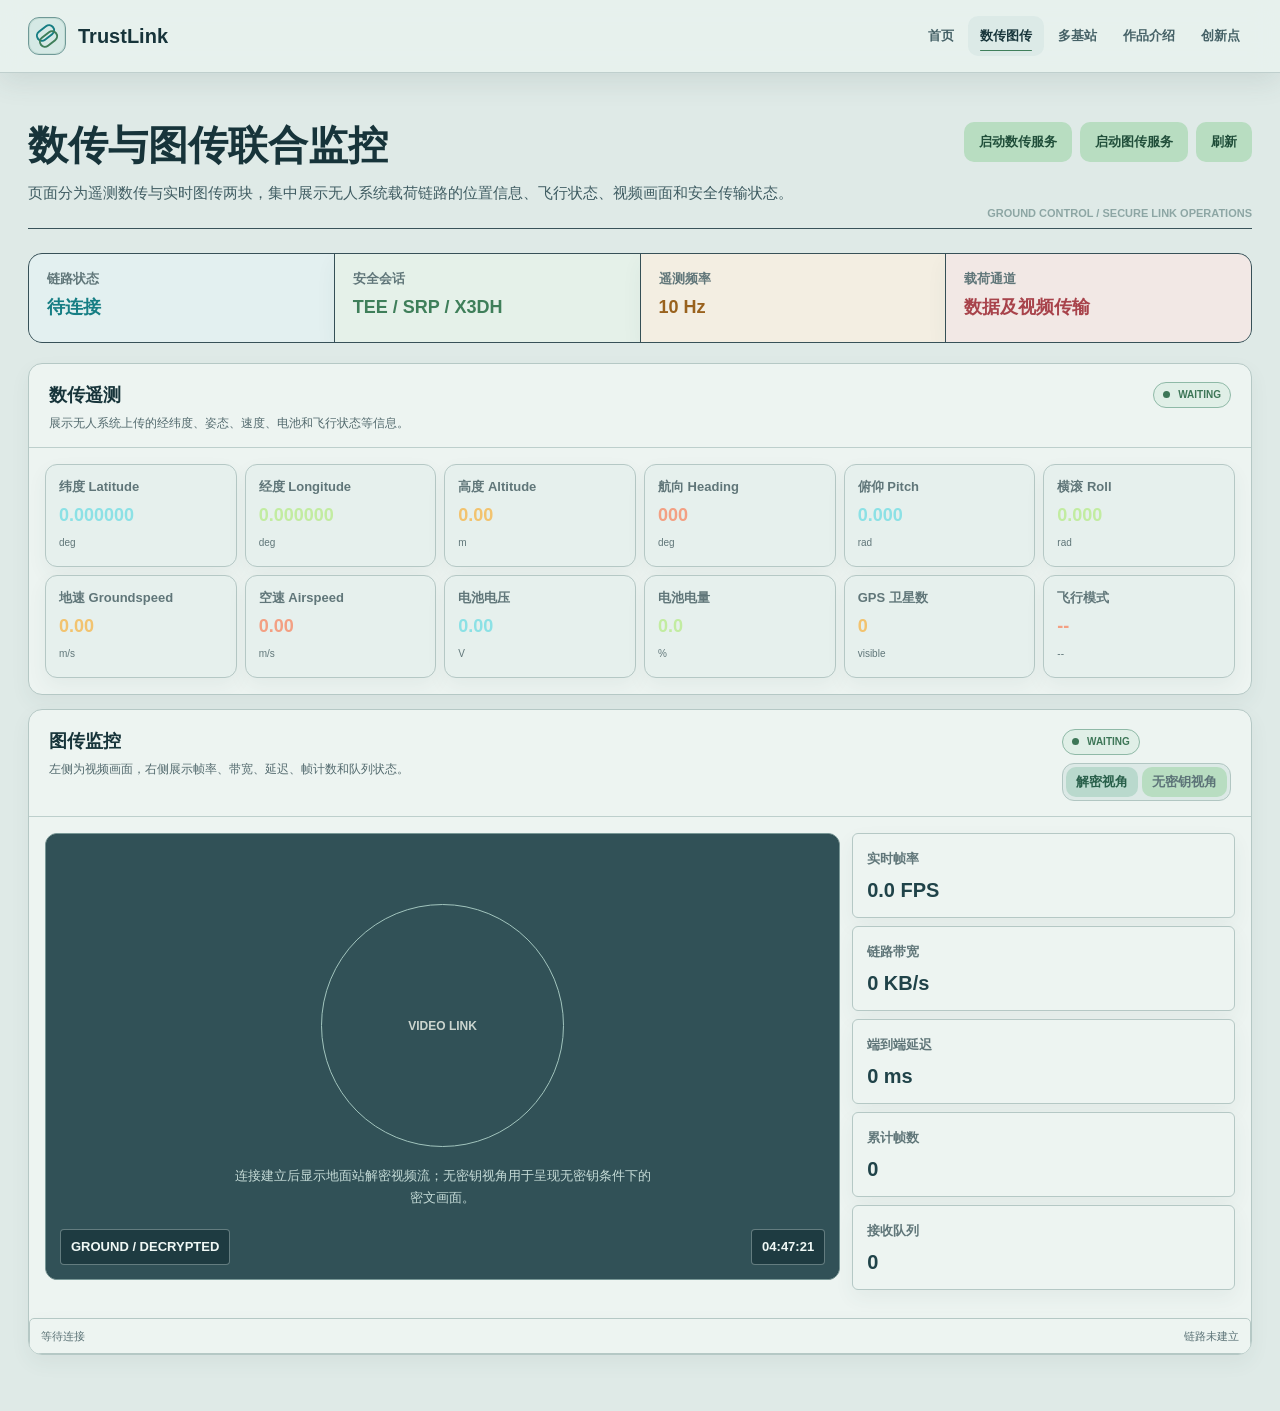
==== commit f5ed800a: "update front theme" ====
--- a/pages/data-video.html
+++ b/pages/data-video.html
@@ -633,7 +633,7 @@
         </div>
         <div class="status-item">
           <div class="status-label">遥测频率</div>
-          <div id="telemetryHz" class="status-value">5 Hz</div>
+          <div id="telemetryHz" class="status-value">10 Hz</div>
         </div>
         <div class="status-item">
           <div class="status-label">载荷通道</div>
--- a/assets/styles/theme.css
+++ b/assets/styles/theme.css
@@ -2919,3 +2919,1120 @@
     padding: 15px 18px;
   }
 }
+
+/* Signal color and Apple-inspired interaction pass */
+:root {
+  --signal-info: #79d6df;
+  --signal-sky: #93b8ec;
+  --signal-trust: #b7e991;
+  --signal-time: #f2c36f;
+  --signal-alert: #ef9b7f;
+  --ease-apple: cubic-bezier(0.16, 1, 0.3, 1);
+  --ease-press: cubic-bezier(0.2, 0.8, 0.2, 1);
+}
+
+body {
+  accent-color: var(--cyan);
+}
+
+.nav-links a,
+.nav-dropdown summary,
+.nav-menu,
+.btn,
+.connect-button,
+.console-page button,
+.project-entry-list a,
+.console-page .video-card,
+.console-page [role="button"] {
+  transition:
+    transform 260ms var(--ease-apple),
+    color 180ms ease,
+    background-color 220ms ease,
+    border-color 220ms ease,
+    box-shadow 260ms var(--ease-apple);
+}
+
+.nav-links a:hover,
+.nav-dropdown summary:hover,
+.nav-dropdown[open] summary {
+  transform: translateY(-1px);
+}
+
+.nav-links a:active,
+.nav-dropdown summary:active,
+.nav-menu a:active {
+  transform: scale(0.96);
+}
+
+.nav-menu {
+  transform-origin: top right;
+}
+
+.nav-dropdown[open] .nav-menu {
+  animation: menu-arrive 220ms var(--ease-apple) both;
+}
+
+@keyframes menu-arrive {
+  from {
+    opacity: 0;
+    transform: translateY(-5px) scale(0.97);
+  }
+  to {
+    opacity: 1;
+    transform: translateY(0) scale(1);
+  }
+}
+
+.btn,
+.connect-button,
+.console-page button,
+.project-page .btn {
+  position: relative;
+  isolation: isolate;
+  transition:
+    transform 260ms var(--ease-apple),
+    color 180ms ease,
+    background-color 220ms ease,
+    border-color 220ms ease,
+    box-shadow 260ms var(--ease-apple);
+}
+
+.btn:hover,
+.connect-button:hover,
+.console-page button:hover:not(:disabled),
+.project-page .btn:hover {
+  transform: translateY(-2px);
+  box-shadow: 0 12px 24px rgba(0, 0, 0, 0.2);
+}
+
+.btn:active,
+.connect-button:active,
+.console-page button:active:not(:disabled),
+.project-page .btn:active {
+  transform: translateY(0) scale(0.965);
+  transition-duration: 90ms;
+  box-shadow: 0 4px 10px rgba(0, 0, 0, 0.16);
+}
+
+.btn-primary:hover,
+.connect-button:hover,
+.console-page button:not(.secondary):hover,
+.console-page .btn:not(.secondary):hover {
+  border-color: #8ce1e5;
+  background: #66d9b8;
+}
+
+.btn-secondary:hover,
+.console-page button.secondary:hover,
+.console-page .btn.secondary:hover,
+.project-page .btn-secondary:hover {
+  border-color: #6f9fba;
+  background: #21343b;
+}
+
+.btn:focus-visible,
+.connect-button:focus-visible,
+.console-page button:focus-visible,
+.project-page .btn:focus-visible,
+.project-entry-list a:focus-visible {
+  outline: 2px solid var(--signal-info);
+  outline-offset: 3px;
+}
+
+.home-page .feature-card {
+  position: relative;
+  transition:
+    background-color 260ms ease,
+    box-shadow 260ms var(--ease-apple),
+    transform 260ms var(--ease-apple);
+}
+
+.home-page .feature-card:nth-child(1) {
+  background: #122329;
+}
+
+.home-page .feature-card:nth-child(2) {
+  background: #14251f;
+}
+
+.home-page .feature-card:nth-child(3) {
+  background: #242219;
+}
+
+.home-page .feature-card:nth-child(4) {
+  background: #271f1d;
+}
+
+.home-page .feature-card:hover {
+  z-index: 1;
+  transform: translateY(-3px);
+  box-shadow:
+    0 18px 34px rgba(0, 0, 0, 0.2),
+    inset 0 1px 0 rgba(255, 255, 255, 0.12);
+}
+
+.home-page .feature-card:active {
+  transform: translateY(-1px) scale(0.99);
+  transition-duration: 90ms;
+}
+
+.home-page .feature-card:nth-child(1) .feature-kicker,
+.home-page .meta-item:nth-child(1) .meta-value {
+  color: var(--signal-info);
+}
+
+.home-page .feature-card:nth-child(2) .feature-kicker,
+.home-page .meta-item:nth-child(2) .meta-value {
+  color: var(--signal-trust);
+}
+
+.home-page .feature-card:nth-child(3) .feature-kicker,
+.home-page .meta-item:nth-child(3) .meta-value {
+  color: var(--signal-time);
+}
+
+.home-page .feature-card:nth-child(4) .feature-kicker {
+  color: var(--signal-alert);
+}
+
+.home-page .node {
+  transition: transform 260ms var(--ease-apple);
+}
+
+.home-page .node:hover {
+  transform: translateY(-4px);
+}
+
+.home-page .node:active {
+  transform: translateY(-1px) scale(0.96);
+  transition-duration: 90ms;
+}
+
+.home-page .node:nth-child(1) .node-icon {
+  border-color: #4f8c99;
+  background: #18333b;
+}
+
+.home-page .node:nth-child(2) .node-icon {
+  border-color: #5d896e;
+  background: #1b352b;
+}
+
+.home-page .node:nth-child(3) .node-icon {
+  border-color: #9a814c;
+  background: #352d1b;
+}
+
+.home-page .node:nth-child(4) .node-icon {
+  border-color: #8d5e54;
+  background: #382522;
+}
+
+.home-page .node:nth-child(5) .node-icon {
+  border-color: #7186ad;
+  background: #202b3b;
+}
+
+.console-page .status-item:nth-child(1) {
+  background: #12272c;
+}
+
+.console-page .status-item:nth-child(2) {
+  background: #14281f;
+}
+
+.console-page .status-item:nth-child(3) {
+  background: #2a261a;
+}
+
+.console-page .status-item:nth-child(4) {
+  background: #2b2020;
+}
+
+.console-page .status-item:nth-child(1) .status-value {
+  color: var(--signal-info);
+}
+
+.console-page .status-item:nth-child(2) .status-value {
+  color: var(--signal-trust);
+}
+
+.console-page .status-item:nth-child(3) .status-value {
+  color: var(--signal-time);
+}
+
+.console-page .status-item:nth-child(4) .status-value {
+  color: var(--signal-alert);
+}
+
+.console-page .view-switch button {
+  transition:
+    transform 180ms var(--ease-press),
+    color 180ms ease,
+    background-color 180ms ease;
+}
+
+.console-page .view-switch button:hover {
+  color: #f4fbf8;
+  background: #1d302c;
+}
+
+.console-page .view-switch button:active {
+  transform: scale(0.95);
+  transition-duration: 80ms;
+}
+
+.console-page .video-card:hover,
+.console-page [role="button"]:hover,
+.project-entry-list a:hover {
+  transform: translateY(-2px);
+  border-color: #638e9a;
+  box-shadow: 0 14px 26px rgba(0, 0, 0, 0.2);
+}
+
+.console-page .video-card:active,
+.console-page [role="button"]:active,
+.project-entry-list a:active {
+  transform: translateY(0) scale(0.98);
+  transition-duration: 90ms;
+}
+
+.flow-step,
+.innovation-page .innovation-card,
+.project-page .project-capability,
+.project-page .project-risk {
+  transition:
+    background-color 260ms ease,
+    border-color 260ms ease,
+    box-shadow 260ms var(--ease-apple),
+    transform 260ms var(--ease-apple);
+}
+
+.flow-step:nth-child(1) {
+  background: #12272d;
+}
+
+.flow-step:nth-child(2) {
+  background: #14271f;
+}
+
+.flow-step:nth-child(3) {
+  background: #182536;
+}
+
+.flow-step:nth-child(4) {
+  background: #2a261a;
+}
+
+.flow-step:nth-child(5) {
+  background: #2b2020;
+}
+
+.flow-step:hover,
+.innovation-page .innovation-card:hover,
+.project-page .project-capability:hover,
+.project-page .project-risk:hover {
+  transform: translateY(-3px);
+  border-color: #587b7c;
+  box-shadow: 0 16px 30px rgba(0, 0, 0, 0.2);
+}
+
+.innovation-page .innovation-card:nth-child(1) {
+  background: #12252a;
+}
+
+.innovation-page .innovation-card:nth-child(2) {
+  background: #14251f;
+}
+
+.innovation-page .innovation-card:nth-child(3) {
+  background: #182536;
+}
+
+.innovation-page .innovation-card:nth-child(4) {
+  background: #2a261a;
+}
+
+.innovation-page .innovation-card:nth-child(5) {
+  background: #2b2020;
+}
+
+.innovation-page .innovation-card:nth-child(6) {
+  background: #202a35;
+}
+
+.project-page .project-capability:nth-child(1),
+.project-page .project-risk:nth-child(1) {
+  background: #12252a;
+}
+
+.project-page .project-capability:nth-child(2),
+.project-page .project-risk:nth-child(2) {
+  background: #14251f;
+}
+
+.project-page .project-capability:nth-child(3),
+.project-page .project-risk:nth-child(3) {
+  background: #2a261a;
+}
+
+.project-page .project-proof,
+.innovation-page .innovation-proof {
+  color: #d4e4df;
+}
+
+@media (prefers-reduced-transparency: reduce) {
+  .nav {
+    background: #0d110f;
+    backdrop-filter: none;
+  }
+}
+
+@media (prefers-reduced-motion: reduce) {
+  *,
+  *::before,
+  *::after {
+    animation-duration: 0.01ms !important;
+    animation-iteration-count: 1 !important;
+    scroll-behavior: auto !important;
+    transition-duration: 0.01ms !important;
+  }
+
+  .btn:hover,
+  .connect-button:hover,
+  .console-page button:hover:not(:disabled),
+  .project-page .btn:hover,
+  .home-page .feature-card:hover,
+  .home-page .node:hover,
+  .flow-step:hover,
+  .innovation-page .innovation-card:hover,
+  .project-page .project-capability:hover,
+  .project-page .project-risk:hover,
+  .console-page .video-card:hover,
+  .console-page [role="button"]:hover,
+  .project-entry-list a:hover {
+    transform: none;
+  }
+}
+
+/* Mid-light operational palette: readable surfaces with secure-link accents. */
+:root {
+  color-scheme: light;
+  --bg: #dfeae7;
+  --bg-deep: #d3e1de;
+  --bg-navy: #d7e4e7;
+  --navy: #d7e4e7;
+  --panel: #edf4f1;
+  --panel-soft: #f4f8f6;
+  --panel-strong: #e4efec;
+  --line: #b5c8c5;
+  --line-strong: #8ca8a5;
+  --text: #17343a;
+  --muted: #536a6e;
+  --cyan: #167e84;
+  --cyan-soft: rgba(22, 126, 132, 0.12);
+  --green: #3f7f5a;
+  --amber: #99621d;
+  --red: #a8434b;
+  --danger: #a8434b;
+  --shadow: 0 16px 42px rgba(42, 74, 76, 0.14);
+  --signal-info: #167e84;
+  --signal-sky: #4a6fa2;
+  --signal-trust: #3f7f5a;
+  --signal-time: #99621d;
+  --signal-alert: #a8434b;
+}
+
+html,
+body {
+  background: var(--bg);
+  color: var(--text);
+}
+
+* {
+  scrollbar-color: #8ea9a6 var(--bg-deep);
+}
+
+a:focus-visible,
+button:focus-visible,
+summary:focus-visible {
+  box-shadow: 0 0 0 3px rgba(22, 126, 132, 0.24) !important;
+}
+
+::selection {
+  color: #f7fbf9;
+  background: #2e8e91;
+}
+
+.nav {
+  border-bottom-color: rgba(87, 121, 121, 0.28);
+  background: rgba(232, 241, 238, 0.92);
+  box-shadow: 0 8px 28px rgba(55, 85, 86, 0.12);
+}
+
+.brand-mark {
+  border-color: #6f9997;
+  background: #d5e9e5;
+  box-shadow: inset 0 0 0 1px rgba(63, 127, 90, 0.12);
+}
+
+.brand-mark::before {
+  border-color: #167e84;
+}
+
+.brand-mark::after {
+  border-color: #3f7f5a;
+}
+
+.brand-name::after {
+  color: #557274;
+}
+
+.nav-links a,
+.nav-dropdown summary {
+  color: #466267;
+}
+
+.nav-links a:hover,
+.nav-links .active,
+.nav-dropdown summary:hover,
+.nav-dropdown[open] summary {
+  color: #17343a;
+  background: #dceae7;
+}
+
+.nav-menu {
+  border-color: #a8c1be;
+  background: #eff5f2;
+  box-shadow: 0 18px 42px rgba(47, 78, 79, 0.16);
+}
+
+.nav-menu a {
+  color: #2c4d52;
+}
+
+.nav-menu a:hover {
+  background: #dceae7;
+}
+
+.nav-action {
+  border-color: #76a78c;
+  background: #d8ebe1;
+  color: #285c47;
+}
+
+.home-page .page {
+  background:
+    linear-gradient(90deg, rgba(199, 218, 215, 0.95) 0%, rgba(215, 230, 227, 0.84) 45%, rgba(190, 211, 210, 0.72) 100%),
+    linear-gradient(180deg, rgba(207, 225, 222, 0.48) 0%, rgba(214, 228, 225, 0.74) 76%, var(--bg) 100%),
+    url("../images/UAV.jpg") center 28% / cover no-repeat fixed;
+}
+
+.home-page .eyebrow,
+.editorial-page .eyebrow,
+.console-page .eyebrow {
+  color: #416269;
+}
+
+.home-page h1,
+.home-page .section-title h2,
+.editorial-page h1,
+.editorial-page .section-head h2,
+.console-page h1 {
+  color: var(--text);
+}
+
+.home-page .hero-copy,
+.editorial-page .lead,
+.console-page .lead {
+  color: #3f5c62;
+}
+
+.btn-primary,
+.connect-button,
+.console-page button:not(.secondary),
+.console-page .btn:not(.secondary) {
+  border-color: #6da184;
+  background: #b8ddc1;
+  color: #204e3a;
+}
+
+.btn-primary:hover,
+.connect-button:hover,
+.console-page button:not(.secondary):hover,
+.console-page .btn:not(.secondary):hover {
+  border-color: #5c9577;
+  background: #a2d1af;
+}
+
+.btn-secondary,
+.console-page button.secondary,
+.console-page .btn.secondary {
+  border-color: #a3bab7;
+  background: #f2f7f4;
+  color: #2b4b51;
+}
+
+.btn-secondary:hover,
+.console-page button.secondary:hover,
+.console-page .btn.secondary:hover {
+  border-color: #7caaa5;
+  background: #e3efeb;
+}
+
+.home-page .hero-meta {
+  border-color: #a5bdbb;
+  background: rgba(239, 246, 243, 0.52);
+}
+
+.home-page .meta-label,
+.home-page .control-label,
+.home-page .placeholder-sub {
+  color: #5b7275;
+}
+
+.home-page .mission-panel {
+  border-color: #a5c0bd;
+  background: rgba(233, 243, 239, 0.94);
+  box-shadow: 0 24px 60px rgba(48, 78, 79, 0.16);
+  color: var(--text);
+}
+
+.home-page .panel-title {
+  color: var(--text);
+}
+
+.home-page .panel-stat b {
+  color: var(--cyan) !important;
+}
+
+.home-page .panel-stat:nth-child(2) b {
+  color: var(--signal-trust) !important;
+}
+
+.home-page .panel-stat:nth-child(3) b {
+  color: var(--signal-time) !important;
+}
+
+.home-page .panel-head,
+.home-page .panel-stats,
+.home-page .panel-stat {
+  border-color: #c0d1ce;
+}
+
+.home-page .status {
+  border-color: #91b79f;
+  background: #dceee3;
+  color: #39714f;
+}
+
+.home-page .route-line {
+  background: linear-gradient(90deg, transparent, #79a9a4, #be8a3f, transparent);
+}
+
+.home-page .node-icon {
+  border-color: #8eb2ae;
+  background: #e3efec;
+  color: #2d5d61;
+}
+
+.home-page .node:nth-child(1) .node-icon,
+.home-page .node:nth-child(2) .node-icon,
+.home-page .node:nth-child(3) .node-icon,
+.home-page .node:nth-child(4) .node-icon,
+.home-page .node:nth-child(5) .node-icon {
+  border-color: #8eb2ae;
+  background: #e3efec;
+}
+
+.home-page .node:nth-child(2) .node-icon {
+  border-color: #91b79f;
+  background: #e3f0e7;
+}
+
+.home-page .node:nth-child(3) .node-icon {
+  border-color: #c8ae79;
+  background: #f1ecdf;
+}
+
+.home-page .node:nth-child(4) .node-icon {
+  border-color: #c89891;
+  background: #f2e5e3;
+}
+
+.home-page .node:nth-child(5) .node-icon {
+  border-color: #9aaec4;
+  background: #e7edf5;
+}
+
+.home-page .feature-card,
+.home-page .connect-box,
+.home-page .preview-box {
+  border-color: var(--line);
+  background: var(--panel);
+  color: var(--text);
+  box-shadow: 0 10px 26px rgba(48, 78, 79, 0.08);
+}
+
+.home-page .feature-card:nth-child(1) { background: #e7f1f0; }
+.home-page .feature-card:nth-child(2) { background: #e8f2ec; }
+.home-page .feature-card:nth-child(3) { background: #f3eee2; }
+.home-page .feature-card:nth-child(4) { background: #f2e8e5; }
+
+.home-page .control {
+  border-color: #c0d1ce;
+  background: #f1f6f3;
+}
+
+.home-page .preview-screen {
+  background: #d5e3e0;
+}
+
+.home-page .preview-screen .video-placeholder {
+  border-color: #a7c0bd;
+  background: #e9f1ee;
+  color: #31555a;
+}
+
+.home-page .footer,
+.editorial-page .footer,
+.console-page .footer {
+  border-color: #b6c9c5;
+  background: #d2e0dd;
+  color: #4f686d;
+}
+
+.editorial-page,
+.console-page {
+  background: var(--bg);
+}
+
+.editorial-page .page,
+.console-page .page {
+  background: transparent;
+}
+
+.editorial-page .section,
+.editorial-page .section-head p {
+  border-color: #b9cbc8;
+}
+
+.editorial-page .section-head p,
+.editorial-page .summary-item p,
+.editorial-page .card p,
+.editorial-page .step p,
+.editorial-page .highlight p,
+.console-page .panel-desc,
+.console-page .video-note {
+  color: var(--muted);
+}
+
+.editorial-page .summary-item,
+.editorial-page .card,
+.editorial-page .compare,
+.editorial-page .image-panel,
+.editorial-page .formula,
+.editorial-page .highlight,
+.editorial-page .step,
+.innovation-page .innovation-card,
+.innovation-page .evidence-card,
+.project-page .project-risk,
+.project-page .project-capability,
+.project-page .project-boundary-grid {
+  border-color: var(--line);
+  background: var(--panel);
+  color: var(--text);
+  box-shadow: 0 10px 26px rgba(48, 78, 79, 0.07);
+}
+
+.editorial-page .hero-panel {
+  border-left-color: #9eb8b5;
+  color: var(--text);
+}
+
+.editorial-page .metric,
+.editorial-page .num,
+.editorial-page .step-no {
+  border-color: #a9c1bd;
+  background: #e1efeb;
+  color: #2c5e60;
+}
+
+.editorial-page .formula {
+  background: #e5efed;
+  color: #35545a;
+}
+
+.editorial-page .highlight,
+.innovation-page .highlight {
+  background: #f1eee3;
+}
+
+.editorial-page th,
+.editorial-page .table th {
+  background: #dceae7;
+  color: #27494f;
+}
+
+.editorial-page th,
+.editorial-page td,
+.editorial-page .table th,
+.editorial-page .table td {
+  border-color: #b6c9c5;
+}
+
+.editorial-page .image-caption {
+  border-color: #b7c9c5;
+  background: #e5eeeb;
+  color: #3c5d62;
+}
+
+.flow-step:nth-child(1),
+.evidence-card:nth-child(1),
+.innovation-page .innovation-card:nth-child(1) { background: #e4f1f0; }
+.flow-step:nth-child(2),
+.evidence-card:nth-child(2),
+.innovation-page .innovation-card:nth-child(2) { background: #e6f1e9; }
+.flow-step:nth-child(3),
+.evidence-card:nth-child(3),
+.innovation-page .innovation-card:nth-child(3) { background: #e8edf5; }
+.flow-step:nth-child(4),
+.innovation-page .innovation-card:nth-child(4) { background: #f3eee2; }
+.flow-step:nth-child(5),
+.innovation-page .innovation-card:nth-child(5) { background: #f2e8e5; }
+.innovation-page .innovation-card:nth-child(6) { background: #e8edf5; }
+
+.flow-step span,
+.flow-step small,
+.evidence-card span,
+.innovation-page .innovation-proof {
+  color: var(--muted);
+}
+
+.console-page .status-item,
+.console-page .panel,
+.console-page .metric,
+.console-page .stat-card,
+.console-page .footer-item,
+.console-page .log-item {
+  border-color: var(--line);
+  background: var(--panel);
+  color: var(--text);
+  box-shadow: 0 8px 20px rgba(48, 78, 79, 0.06);
+}
+
+.console-page .status-item:nth-child(1) { background: #e3f0f0; }
+.console-page .status-item:nth-child(2) { background: #e5f1e9; }
+.console-page .status-item:nth-child(3) { background: #f3eee2; }
+.console-page .status-item:nth-child(4) { background: #f2e8e5; }
+
+.console-page .status-label,
+.console-page .metric span,
+.console-page .metric small,
+.console-page .stat-card span,
+.console-page .footer-item span {
+  color: #607679;
+}
+
+.console-page .status-value,
+.console-page .metric b,
+.console-page .stat-card b,
+.console-page .footer-item b {
+  color: #204349;
+}
+
+.console-page .status-item:nth-child(1) .status-value { color: #167e84; }
+.console-page .status-item:nth-child(2) .status-value { color: #3f7f5a; }
+.console-page .status-item:nth-child(3) .status-value { color: #99621d; }
+.console-page .status-item:nth-child(4) .status-value { color: #a8434b; }
+
+.console-page .pill {
+  border-color: #8fb9a7;
+  background: #e0efe7;
+  color: #3d7657;
+}
+
+.console-page .panel-head {
+  border-bottom-color: #bdcfcc;
+}
+
+.console-page .telemetry-grid,
+.console-page .video-grid,
+.console-page .video-area {
+  background: transparent;
+}
+
+.console-page .metric {
+  background: #e6f0ed;
+}
+
+.console-page .view-switch {
+  border-color: #b1c6c2;
+  background: #dce9e6;
+}
+
+.console-page .view-switch button {
+  color: #5d7478;
+}
+
+.console-page .view-switch button.active {
+  background: #b9d9cd;
+  color: #285f4a;
+}
+
+.console-page .video-shell {
+  border-color: #789796;
+  background: #284349;
+}
+
+.console-page .video-placeholder {
+  border-color: #90aaa9;
+  background: #315157;
+  color: #e5f0ed;
+}
+
+.console-page .reticle {
+  border-color: #a1c4bd;
+}
+
+.console-page .video-note {
+  color: #c5dbd7;
+}
+
+.console-page .overlay-chip,
+.console-page .video-card-label,
+.console-page .snow-label {
+  border-color: rgba(221, 238, 234, 0.36);
+  background: rgba(27, 57, 62, 0.86);
+  color: #eff8f5;
+}
+
+.console-page .video-card {
+  border-color: #acc1be;
+  background: #dce9e6;
+  background-image: none;
+  color: #2d5157;
+}
+
+.console-page .video-card.active {
+  outline-color: #4f9678;
+  background: #c9e2d6;
+}
+
+.console-page .footer-strip {
+  border-color: #b3c7c3;
+  background: #b3c7c3;
+}
+
+.console-page .footer-item {
+  border-color: transparent;
+  background: #eaf2ef;
+}
+
+.console-page .log-list {
+  border-color: #b3c7c3;
+  background: #e4efec;
+}
+
+.console-page .log-item {
+  background: #edf4f1;
+  color: #5b7276;
+}
+
+.project-page .project-hero .lead,
+.project-page .project-risk p,
+.project-page .project-capability p,
+.project-page .project-flow-title p,
+.project-page .project-system-stack p,
+.project-page .project-architecture-details p,
+.project-page .project-evidence-grid p,
+.project-page .project-boundary-grid p,
+.project-entry-list span {
+  color: var(--muted);
+}
+
+.project-scope,
+.project-system-stack,
+.project-architecture-details,
+.project-evidence-grid,
+.project-entry-list {
+  border-color: var(--line-strong);
+  background: var(--line-strong);
+}
+
+.project-scope > div,
+.project-system-stack article,
+.project-architecture-details article,
+.project-evidence-grid article,
+.project-entry-list a {
+  background: var(--panel);
+  color: var(--text);
+}
+
+.project-page .project-architecture-image,
+.project-flow-gallery .image-panel {
+  border-color: var(--line);
+  background: #eff1e8;
+}
+
+.project-page .btn-secondary {
+  border-color: #a3bab7;
+  background: #f2f7f4;
+  color: #2b4b51;
+}
+
+.project-page .btn-secondary:hover {
+  border-color: #7caaa5;
+  background: #e3efeb;
+}
+
+.project-mission-flow {
+  border-color: var(--line);
+  background: #e7f0ec;
+  color: var(--text);
+}
+
+.project-mission-flow li {
+  border-top-color: #9db8b2;
+}
+
+.project-mission-flow li::before {
+  border-color: #8ab19e;
+  background: #dceee3;
+  color: #2f6d4b;
+}
+
+.project-entry-list a:hover,
+.project-entry-list a:focus-visible {
+  background: #e3efea;
+}
+
+.project-boundary-grid {
+  background: #eeeede;
+}
+
+.project-page .project-proof,
+.project-proof,
+.innovation-proof {
+  border-top-color: #b4c8c3;
+  color: #49666a;
+}
+
+/* Project page surfaces: keep the light operational palette consistent. */
+.project-scope > div:nth-child(1),
+.project-page .project-risk:nth-child(1),
+.project-page .project-capability:nth-child(1),
+.project-system-stack article:nth-child(1),
+.project-architecture-details article:nth-child(1),
+.project-evidence-grid article:nth-child(1) {
+  background: #e4f1f0;
+}
+
+.project-scope > div:nth-child(2),
+.project-page .project-risk:nth-child(2),
+.project-page .project-capability:nth-child(2),
+.project-system-stack article:nth-child(2),
+.project-architecture-details article:nth-child(2),
+.project-evidence-grid article:nth-child(2) {
+  background: #e6f1e9;
+}
+
+.project-scope > div:nth-child(3),
+.project-page .project-risk:nth-child(3),
+.project-page .project-capability:nth-child(3),
+.project-system-stack article:nth-child(3),
+.project-architecture-details article:nth-child(3),
+.project-evidence-grid article:nth-child(3) {
+  background: #e8edf5;
+}
+
+.project-system-stack article:nth-child(4),
+.project-evidence-grid article:nth-child(4) {
+  background: #f3eee2;
+}
+
+.project-evidence-grid article:nth-child(5) {
+  background: #f2e8e5;
+}
+
+.project-scope b,
+.project-page .project-risk h3,
+.project-page .project-capability h3,
+.project-system-stack h3,
+.project-architecture-details h3,
+.project-boundary-grid h2 {
+  color: var(--text);
+}
+
+.project-scope p,
+.project-page .project-risk p,
+.project-page .project-capability p,
+.project-system-stack p,
+.project-architecture-details p,
+.project-evidence-grid span,
+.project-evidence-grid p,
+.project-boundary-grid p {
+  color: var(--muted);
+}
+
+.project-capability-top b {
+  color: #31545a;
+}
+
+.project-page .project-proof {
+  border-top-color: #b4c8c3;
+  color: #49666a;
+}
+
+.project-evidence-grid b {
+  color: #167e84;
+}
+
+.project-evidence-grid article:nth-child(2) b {
+  color: #3f7f5a;
+}
+
+.project-evidence-grid article:nth-child(3) b {
+  color: #4a6fa2;
+}
+
+.project-evidence-grid article:nth-child(4) b {
+  color: #99621d;
+}
+
+.project-evidence-grid article:nth-child(5) b {
+  color: #a8434b;
+}
+
+.project-flow-gallery .image-caption {
+  border-top-color: #b7c9c5;
+  background: #e5eeeb;
+  color: #3c5d62;
+}
+
+.project-flow-gallery .image-caption b {
+  color: #285f63;
+}
+
+.innovation-page .innovation-card .tag,
+.innovation-page .evidence-card span {
+  color: #2e6f74;
+}
+
+.innovation-page .evidence-card b {
+  color: #167e84;
+}
+
+.innovation-page .evidence-card:nth-child(2) b {
+  color: #3f7f5a;
+}
+
+.innovation-page .evidence-card:nth-child(3) b {
+  color: #99621d;
+}
+
+.innovation-page .evidence-card p,
+.innovation-page .innovation-card p,
+.innovation-page .innovation-proof {
+  color: #36565b;
+}
